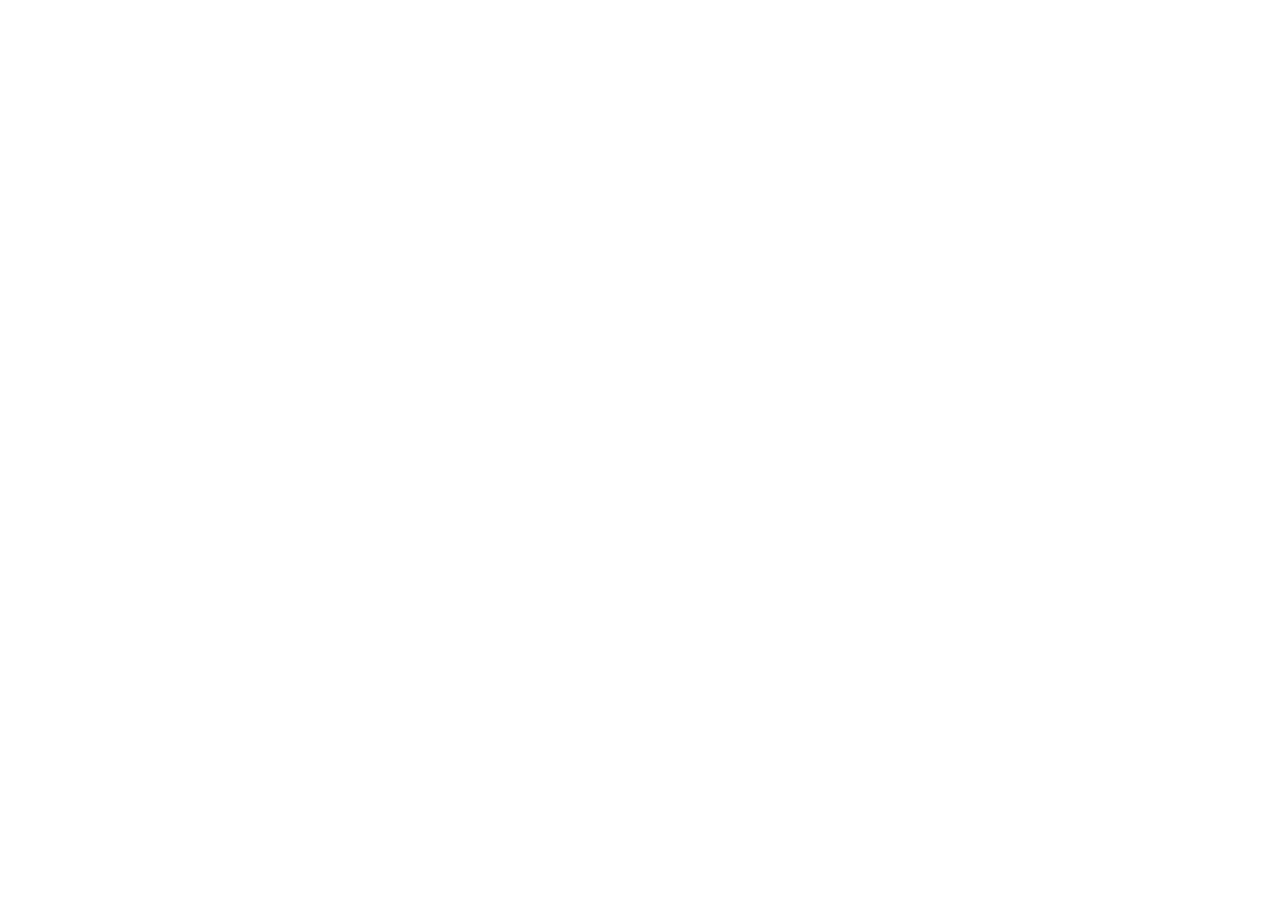
==== index.html @ c3a751f1 "deploy: Catharacta/hexa-launcher@97402f5c674855975b311438439dcc243d0e050e" ====
<!doctype html>
<html lang="en">
  <head>
    <meta charset="UTF-8" />
    <link rel="icon" type="image/svg+xml" href="/hexa-launcher-web/hexagon.svg" />
    <meta name="viewport" content="width=device-width, initial-scale=1.0" />
    <title>Hexa Launcher</title>
    <script type="module" crossorigin src="/hexa-launcher-web/assets/index-Cc7hBJcQ.js"></script>
    <link rel="stylesheet" crossorigin href="/hexa-launcher-web/assets/index-ngZdPRI0.css">
  </head>
  <body>
    <div id="root"></div>
  </body>
</html>
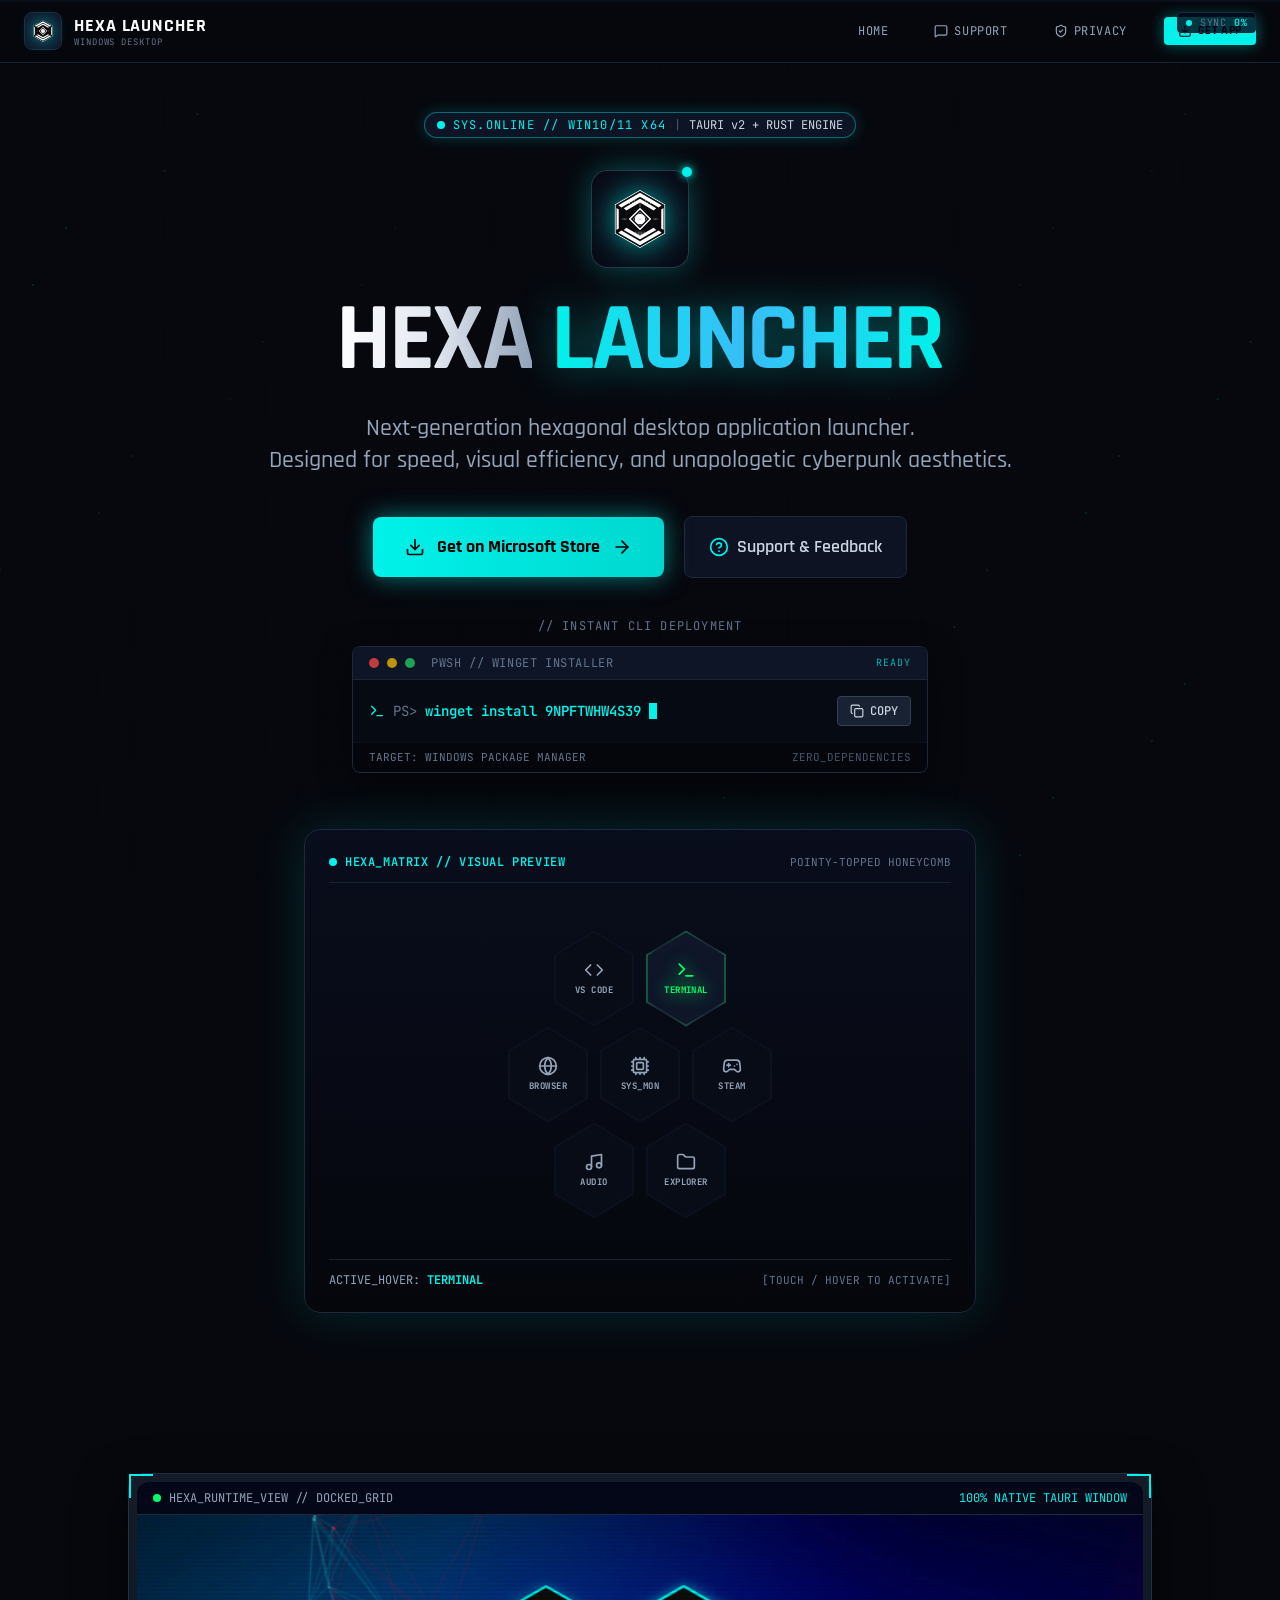
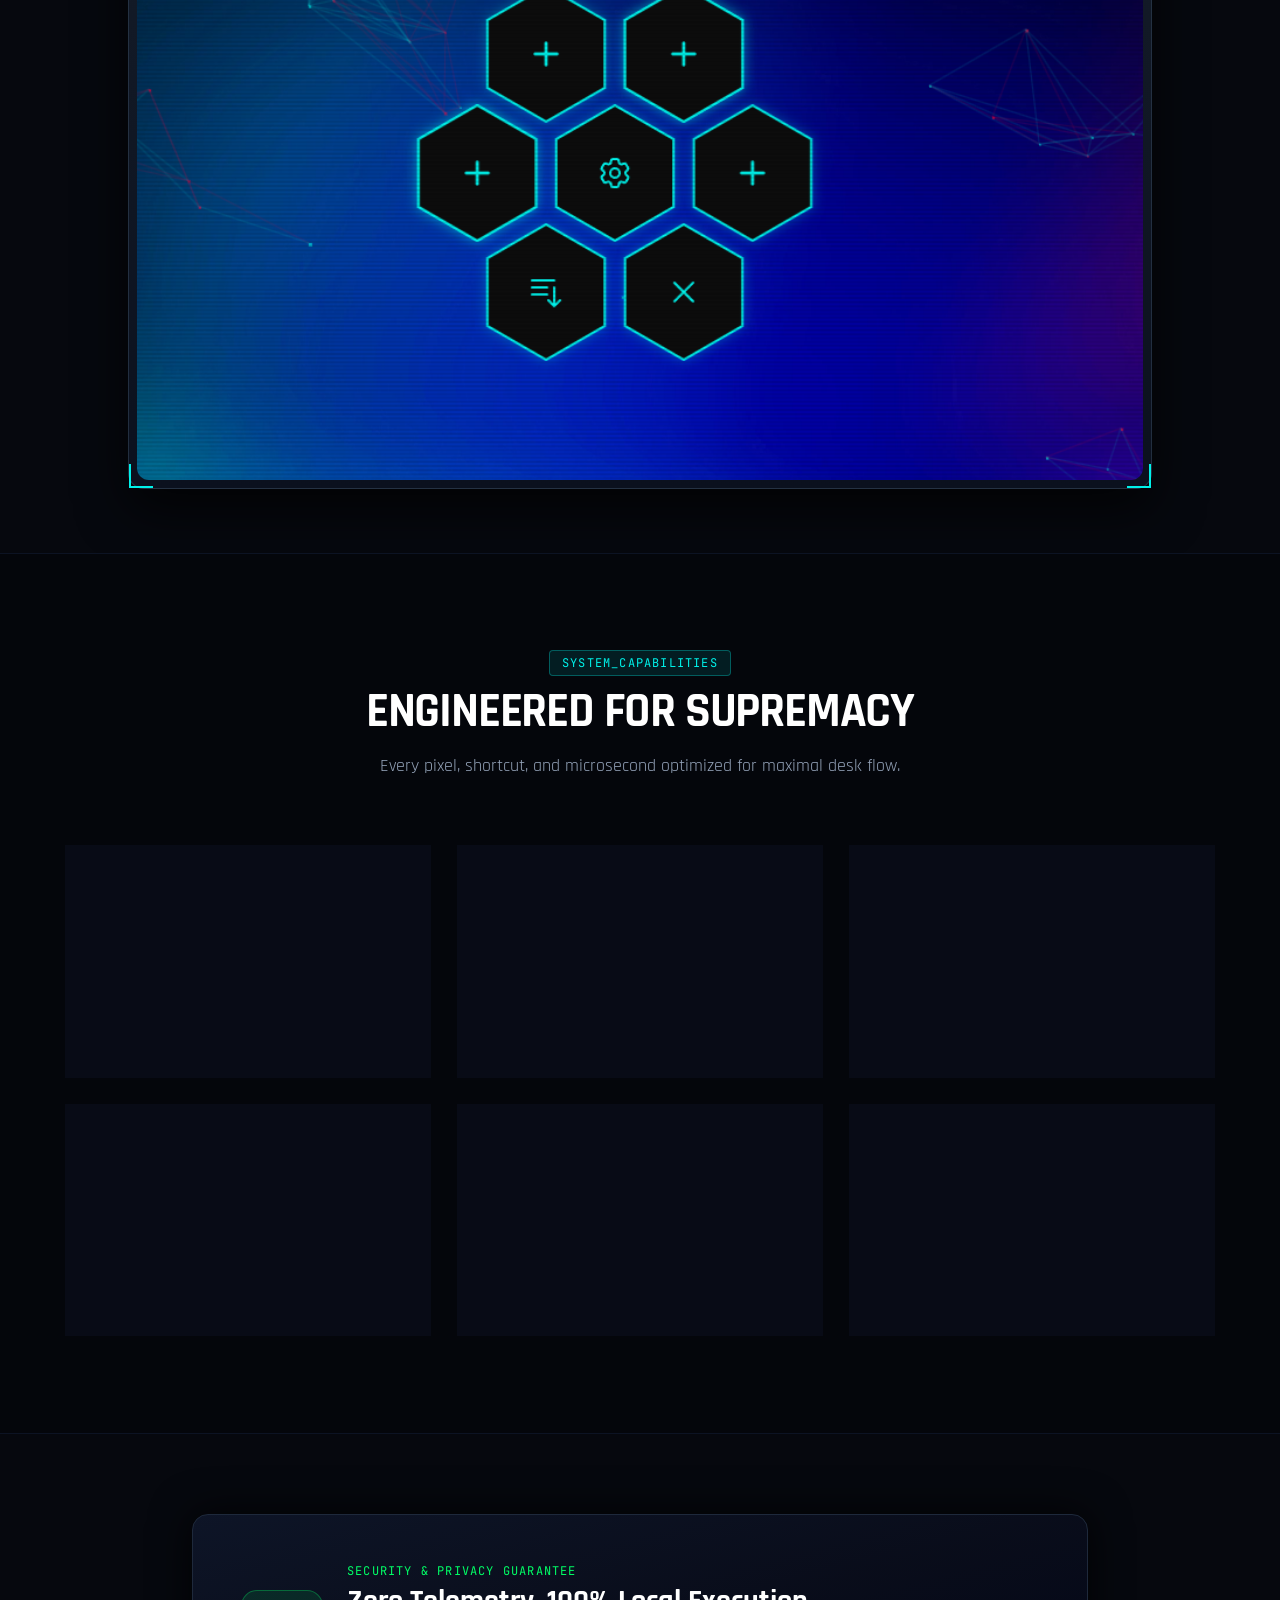
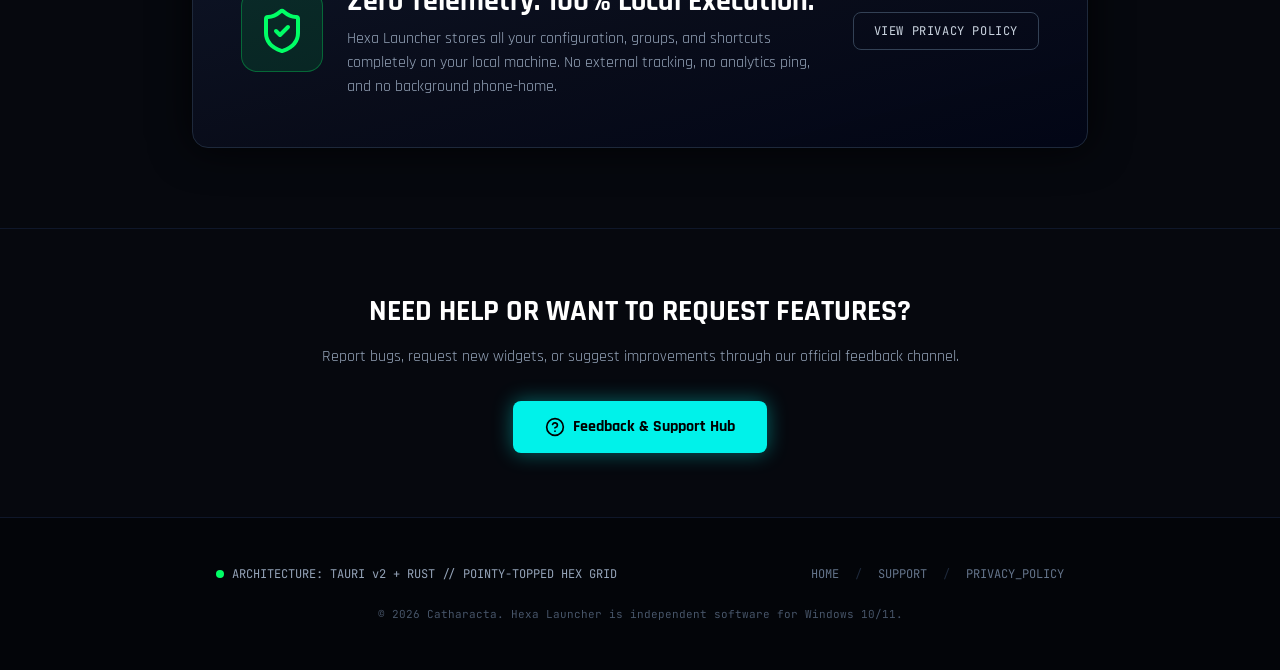
==== commit d1e8a942: "deploy: Catharacta/hexa-launcher@cca8138bfcf34dbd598cc42ceb6d7225a4b6a4af" ====
--- a/index.html
+++ b/index.html
@@ -2,13 +2,22 @@
 <html lang="en">
   <head>
     <meta charset="UTF-8" />
-    <link rel="icon" type="image/svg+xml" href="/hexa-launcher-web/hexagon.svg" />
+    <link rel="icon" type="image/svg+xml" href="/app-icon.svg" />
     <meta name="viewport" content="width=device-width, initial-scale=1.0" />
-    <title>Hexa Launcher</title>
-    <script type="module" crossorigin src="/hexa-launcher-web/assets/index-Cc7hBJcQ.js"></script>
-    <link rel="stylesheet" crossorigin href="/hexa-launcher-web/assets/index-ngZdPRI0.css">
+    <meta name="theme-color" content="#06080e" />
+    <meta name="description" content="Hexa Launcher - A Cyberpunk styled, keyboard-centric hexagonal application launcher for Windows 10/11." />
+    <meta property="og:title" content="Hexa Launcher - Cyberpunk Hexagonal App Launcher" />
+    <meta property="og:description" content="Fast, lightweight, keyboard-centric hexagonal launcher for Windows. Pointy-topped honeycomb grid with Rust/Tauri performance." />
+    <meta property="og:image" content="/screenshot.png" />
+    <meta name="twitter:card" content="summary_large_image" />
+    <title>Hexa Launcher // Cyberpunk Desktop Launcher</title>
+    <link rel="preconnect" href="https://fonts.googleapis.com">
+    <link rel="preconnect" href="https://fonts.gstatic.com" crossorigin>
+    <link href="https://fonts.googleapis.com/css2?family=JetBrains+Mono:wght@400;500;700;800&family=Rajdhani:wght@500;600;700;800&display=swap" rel="stylesheet">
+    <script type="module" crossorigin src="/assets/index-BlyLPqSe.js"></script>
+    <link rel="stylesheet" crossorigin href="/assets/index-MTP7e0Gf.css">
   </head>
-  <body>
+  <body class="bg-[#06080e] text-gray-100 antialiased overflow-x-hidden selection:bg-[#00f2ea] selection:text-black">
     <div id="root"></div>
   </body>
 </html>
--- a/assets/index-MTP7e0Gf.css
+++ b/assets/index-MTP7e0Gf.css
@@ -0,0 +1 @@
+*,:before,:after{--tw-border-spacing-x: 0;--tw-border-spacing-y: 0;--tw-translate-x: 0;--tw-translate-y: 0;--tw-rotate: 0;--tw-skew-x: 0;--tw-skew-y: 0;--tw-scale-x: 1;--tw-scale-y: 1;--tw-pan-x: ;--tw-pan-y: ;--tw-pinch-zoom: ;--tw-scroll-snap-strictness: proximity;--tw-gradient-from-position: ;--tw-gradient-via-position: ;--tw-gradient-to-position: ;--tw-ordinal: ;--tw-slashed-zero: ;--tw-numeric-figure: ;--tw-numeric-spacing: ;--tw-numeric-fraction: ;--tw-ring-inset: ;--tw-ring-offset-width: 0px;--tw-ring-offset-color: #fff;--tw-ring-color: rgb(59 130 246 / .5);--tw-ring-offset-shadow: 0 0 #0000;--tw-ring-shadow: 0 0 #0000;--tw-shadow: 0 0 #0000;--tw-shadow-colored: 0 0 #0000;--tw-blur: ;--tw-brightness: ;--tw-contrast: ;--tw-grayscale: ;--tw-hue-rotate: ;--tw-invert: ;--tw-saturate: ;--tw-sepia: ;--tw-drop-shadow: ;--tw-backdrop-blur: ;--tw-backdrop-brightness: ;--tw-backdrop-contrast: ;--tw-backdrop-grayscale: ;--tw-backdrop-hue-rotate: ;--tw-backdrop-invert: ;--tw-backdrop-opacity: ;--tw-backdrop-saturate: ;--tw-backdrop-sepia: ;--tw-contain-size: ;--tw-contain-layout: ;--tw-contain-paint: ;--tw-contain-style: }::backdrop{--tw-border-spacing-x: 0;--tw-border-spacing-y: 0;--tw-translate-x: 0;--tw-translate-y: 0;--tw-rotate: 0;--tw-skew-x: 0;--tw-skew-y: 0;--tw-scale-x: 1;--tw-scale-y: 1;--tw-pan-x: ;--tw-pan-y: ;--tw-pinch-zoom: ;--tw-scroll-snap-strictness: proximity;--tw-gradient-from-position: ;--tw-gradient-via-position: ;--tw-gradient-to-position: ;--tw-ordinal: ;--tw-slashed-zero: ;--tw-numeric-figure: ;--tw-numeric-spacing: ;--tw-numeric-fraction: ;--tw-ring-inset: ;--tw-ring-offset-width: 0px;--tw-ring-offset-color: #fff;--tw-ring-color: rgb(59 130 246 / .5);--tw-ring-offset-shadow: 0 0 #0000;--tw-ring-shadow: 0 0 #0000;--tw-shadow: 0 0 #0000;--tw-shadow-colored: 0 0 #0000;--tw-blur: ;--tw-brightness: ;--tw-contrast: ;--tw-grayscale: ;--tw-hue-rotate: ;--tw-invert: ;--tw-saturate: ;--tw-sepia: ;--tw-drop-shadow: ;--tw-backdrop-blur: ;--tw-backdrop-brightness: ;--tw-backdrop-contrast: ;--tw-backdrop-grayscale: ;--tw-backdrop-hue-rotate: ;--tw-backdrop-invert: ;--tw-backdrop-opacity: ;--tw-backdrop-saturate: ;--tw-backdrop-sepia: ;--tw-contain-size: ;--tw-contain-layout: ;--tw-contain-paint: ;--tw-contain-style: }*,:before,:after{box-sizing:border-box;border-width:0;border-style:solid;border-color:#e5e7eb}:before,:after{--tw-content: ""}html,:host{line-height:1.5;-webkit-text-size-adjust:100%;-moz-tab-size:4;-o-tab-size:4;tab-size:4;font-family:Rajdhani,sans-serif;font-feature-settings:normal;font-variation-settings:normal;-webkit-tap-highlight-color:transparent}body{margin:0;line-height:inherit}hr{height:0;color:inherit;border-top-width:1px}abbr:where([title]){-webkit-text-decoration:underline dotted;text-decoration:underline dotted}h1,h2,h3,h4,h5,h6{font-size:inherit;font-weight:inherit}a{color:inherit;text-decoration:inherit}b,strong{font-weight:bolder}code,kbd,samp,pre{font-family:JetBrains Mono,monospace;font-feature-settings:normal;font-variation-settings:normal;font-size:1em}small{font-size:80%}sub,sup{font-size:75%;line-height:0;position:relative;vertical-align:baseline}sub{bottom:-.25em}sup{top:-.5em}table{text-indent:0;border-color:inherit;border-collapse:collapse}button,input,optgroup,select,textarea{font-family:inherit;font-feature-settings:inherit;font-variation-settings:inherit;font-size:100%;font-weight:inherit;line-height:inherit;letter-spacing:inherit;color:inherit;margin:0;padding:0}button,select{text-transform:none}button,input:where([type=button]),input:where([type=reset]),input:where([type=submit]){-webkit-appearance:button;background-color:transparent;background-image:none}:-moz-focusring{outline:auto}:-moz-ui-invalid{box-shadow:none}progress{vertical-align:baseline}::-webkit-inner-spin-button,::-webkit-outer-spin-button{height:auto}[type=search]{-webkit-appearance:textfield;outline-offset:-2px}::-webkit-search-decoration{-webkit-appearance:none}::-webkit-file-upload-button{-webkit-appearance:button;font:inherit}summary{display:list-item}blockquote,dl,dd,h1,h2,h3,h4,h5,h6,hr,figure,p,pre{margin:0}fieldset{margin:0;padding:0}legend{padding:0}ol,ul,menu{list-style:none;margin:0;padding:0}dialog{padding:0}textarea{resize:vertical}input::-moz-placeholder,textarea::-moz-placeholder{opacity:1;color:#9ca3af}input::placeholder,textarea::placeholder{opacity:1;color:#9ca3af}button,[role=button]{cursor:pointer}:disabled{cursor:default}img,svg,video,canvas,audio,iframe,embed,object{display:block;vertical-align:middle}img,video{max-width:100%;height:auto}[hidden]:where(:not([hidden=until-found])){display:none}:root{--scrollbar-width: 8px;--scrollbar-track: transparent;--scrollbar-thumb: rgba(156, 163, 175, .3);--scrollbar-thumb-hover: rgba(156, 163, 175, .6);--scrollbar-radius: 10px}body{--tw-bg-opacity: 1;background-color:rgb(3 7 18 / var(--tw-bg-opacity, 1));font-family:Rajdhani,sans-serif;--tw-text-opacity: 1;color:rgb(255 255 255 / var(--tw-text-opacity, 1))}*{scrollbar-width:thin;scrollbar-color:var(--scrollbar-thumb) var(--scrollbar-track)}::-webkit-scrollbar{width:var(--scrollbar-width);height:var(--scrollbar-width)}::-webkit-scrollbar-track{background:var(--scrollbar-track);border-radius:var(--scrollbar-radius)}::-webkit-scrollbar-thumb{background:var(--scrollbar-thumb);border-radius:var(--scrollbar-radius);border:2px solid transparent;background-clip:content-box;-webkit-transition:all .3s ease;transition:all .3s ease}::-webkit-scrollbar-thumb:hover{background:var(--scrollbar-thumb-hover);background-clip:content-box}.container{width:100%}@media(min-width:640px){.container{max-width:640px}}@media(min-width:768px){.container{max-width:768px}}@media(min-width:1024px){.container{max-width:1024px}}@media(min-width:1280px){.container{max-width:1280px}}@media(min-width:1536px){.container{max-width:1536px}}.pointer-events-none{pointer-events:none}.fixed{position:fixed}.absolute{position:absolute}.relative{position:relative}.sticky{position:sticky}.-inset-\[150\%\]{inset:-150%}.inset-0{inset:0}.inset-\[2px\]{inset:2px}.-right-1{right:-.25rem}.-top-1{top:-.25rem}.bottom-0{bottom:0}.left-0{left:0}.right-0{right:0}.right-3{right:.75rem}.right-6{right:1.5rem}.top-0{top:0}.top-16{top:4rem}.top-3{top:.75rem}.z-0{z-index:0}.z-10{z-index:10}.z-20{z-index:20}.z-40{z-index:40}.z-50{z-index:50}.mx-auto{margin-left:auto;margin-right:auto}.my-8{margin-top:2rem;margin-bottom:2rem}.-mt-1{margin-top:-.25rem}.-mt-2{margin-top:-.5rem}.mb-1{margin-bottom:.25rem}.mb-10{margin-bottom:2.5rem}.mb-12{margin-bottom:3rem}.mb-14{margin-bottom:3.5rem}.mb-16{margin-bottom:4rem}.mb-2{margin-bottom:.5rem}.mb-3{margin-bottom:.75rem}.mb-4{margin-bottom:1rem}.mb-6{margin-bottom:1.5rem}.mb-8{margin-bottom:2rem}.ml-2{margin-left:.5rem}.mt-14{margin-top:3.5rem}.mt-2{margin-top:.5rem}.mt-3{margin-top:.75rem}.mt-4{margin-top:1rem}.inline-block{display:inline-block}.flex{display:flex}.inline-flex{display:inline-flex}.grid{display:grid}.hidden{display:none}.aspect-video{aspect-ratio:16 / 9}.h-1\.5{height:.375rem}.h-12{height:3rem}.h-16{height:4rem}.h-2{height:.5rem}.h-2\.5{height:.625rem}.h-24{height:6rem}.h-3{height:.75rem}.h-3\.5{height:.875rem}.h-4{height:1rem}.h-5{height:1.25rem}.h-6{height:1.5rem}.h-7{height:1.75rem}.h-8{height:2rem}.h-\[2px\]{height:2px}.h-full{height:100%}.min-h-screen{min-height:100vh}.w-1\.5{width:.375rem}.w-12{width:3rem}.w-16{width:4rem}.w-2{width:.5rem}.w-2\.5{width:.625rem}.w-20{width:5rem}.w-3{width:.75rem}.w-3\.5{width:.875rem}.w-4{width:1rem}.w-5{width:1.25rem}.w-6{width:1.5rem}.w-7{width:1.75rem}.w-8{width:2rem}.w-full{width:100%}.max-w-2xl{max-width:42rem}.max-w-3xl{max-width:48rem}.max-w-4xl{max-width:56rem}.max-w-5xl{max-width:64rem}.max-w-6xl{max-width:72rem}.max-w-lg{max-width:32rem}.max-w-xl{max-width:36rem}.flex-1{flex:1 1 0%}.shrink-0{flex-shrink:0}.transform{transform:translate(var(--tw-translate-x),var(--tw-translate-y)) rotate(var(--tw-rotate)) skew(var(--tw-skew-x)) skewY(var(--tw-skew-y)) scaleX(var(--tw-scale-x)) scaleY(var(--tw-scale-y))}@keyframes pulse{50%{opacity:.5}}.animate-pulse{animation:pulse 2s cubic-bezier(.4,0,.6,1) infinite}.cursor-pointer{cursor:pointer}.select-none{-webkit-user-select:none;-moz-user-select:none;user-select:none}.resize{resize:both}.grid-cols-1{grid-template-columns:repeat(1,minmax(0,1fr))}.flex-col{flex-direction:column}.flex-wrap{flex-wrap:wrap}.items-center{align-items:center}.justify-center{justify-content:center}.justify-between{justify-content:space-between}.gap-1{gap:.25rem}.gap-1\.5{gap:.375rem}.gap-2{gap:.5rem}.gap-3{gap:.75rem}.gap-4{gap:1rem}.gap-5{gap:1.25rem}.gap-6{gap:1.5rem}.space-y-4>:not([hidden])~:not([hidden]){--tw-space-y-reverse: 0;margin-top:calc(1rem * calc(1 - var(--tw-space-y-reverse)));margin-bottom:calc(1rem * var(--tw-space-y-reverse))}.space-y-6>:not([hidden])~:not([hidden]){--tw-space-y-reverse: 0;margin-top:calc(1.5rem * calc(1 - var(--tw-space-y-reverse)));margin-bottom:calc(1.5rem * var(--tw-space-y-reverse))}.overflow-hidden{overflow:hidden}.overflow-x-auto{overflow-x:auto}.overflow-x-hidden{overflow-x:hidden}.whitespace-nowrap{white-space:nowrap}.rounded{border-radius:.25rem}.rounded-2xl{border-radius:1rem}.rounded-full{border-radius:9999px}.rounded-lg{border-radius:.5rem}.rounded-xl{border-radius:.75rem}.rounded-b-xl{border-bottom-right-radius:.75rem;border-bottom-left-radius:.75rem}.rounded-t-xl{border-top-left-radius:.75rem;border-top-right-radius:.75rem}.border{border-width:1px}.border-b{border-bottom-width:1px}.border-b-2{border-bottom-width:2px}.border-l-2{border-left-width:2px}.border-r-2{border-right-width:2px}.border-t{border-top-width:1px}.border-t-2{border-top-width:2px}.border-\[\#00f2ea\]{--tw-border-opacity: 1;border-color:rgb(0 242 234 / var(--tw-border-opacity, 1))}.border-\[\#00f2ea\]\/30{border-color:#00f2ea4d}.border-\[\#00f2ea\]\/40{border-color:#00f2ea66}.border-\[\#00ff66\]{--tw-border-opacity: 1;border-color:rgb(0 255 102 / var(--tw-border-opacity, 1))}.border-\[\#00ff66\]\/30{border-color:#00ff664d}.border-\[\#00ff66\]\/40{border-color:#0f66}.border-\[\#ff0055\]\/40{border-color:#f056}.border-\[\#ffe600\]\/40{border-color:#ffe60066}.border-slate-700{--tw-border-opacity: 1;border-color:rgb(51 65 85 / var(--tw-border-opacity, 1))}.border-slate-700\/60{border-color:#33415599}.border-slate-700\/80{border-color:#334155cc}.border-slate-800{--tw-border-opacity: 1;border-color:rgb(30 41 59 / var(--tw-border-opacity, 1))}.border-slate-800\/80{border-color:#1e293bcc}.border-slate-900{--tw-border-opacity: 1;border-color:rgb(15 23 42 / var(--tw-border-opacity, 1))}.border-slate-900\/60{border-color:#0f172a99}.border-slate-900\/80{border-color:#0f172acc}.border-transparent{border-color:transparent}.bg-\[\#00f2ea\]{--tw-bg-opacity: 1;background-color:rgb(0 242 234 / var(--tw-bg-opacity, 1))}.bg-\[\#00f2ea\]\/10{background-color:#00f2ea1a}.bg-\[\#00ff66\]{--tw-bg-opacity: 1;background-color:rgb(0 255 102 / var(--tw-bg-opacity, 1))}.bg-\[\#00ff66\]\/10{background-color:#00ff661a}.bg-\[\#00ff66\]\/15{background-color:#00ff6626}.bg-\[\#030509\]{--tw-bg-opacity: 1;background-color:rgb(3 5 9 / var(--tw-bg-opacity, 1))}.bg-\[\#04060b\]\/60{background-color:#04060b99}.bg-\[\#06080e\]{--tw-bg-opacity: 1;background-color:rgb(6 8 14 / var(--tw-bg-opacity, 1))}.bg-\[\#06080e\]\/85{background-color:#06080ed9}.bg-\[\#06080e\]\/90{background-color:#06080ee6}.bg-\[\#070b14\]\/95{background-color:#070b14f2}.bg-\[\#090d18\]\/90{background-color:#090d18e6}.bg-\[\#090d19\]\/90{background-color:#090d19e6}.bg-\[\#0a0f1d\]\/85{background-color:#0a0f1dd9}.bg-\[\#ff0055\]\/10{background-color:#ff00551a}.bg-\[\#ffe600\]\/10{background-color:#ffe6001a}.bg-black\/40{background-color:#0006}.bg-black\/80{background-color:#000c}.bg-green-500\/80{background-color:#22c55ecc}.bg-red-500\/80{background-color:#ef4444cc}.bg-slate-800\/80{background-color:#1e293bcc}.bg-slate-800\/90{background-color:#1e293be6}.bg-slate-900{--tw-bg-opacity: 1;background-color:rgb(15 23 42 / var(--tw-bg-opacity, 1))}.bg-slate-900\/50{background-color:#0f172a80}.bg-slate-900\/60{background-color:#0f172a99}.bg-slate-900\/80{background-color:#0f172acc}.bg-slate-900\/90{background-color:#0f172ae6}.bg-slate-950\/80{background-color:#020617cc}.bg-slate-950\/90{background-color:#020617e6}.bg-yellow-500\/80{background-color:#eab308cc}.bg-\[conic-gradient\(from_0deg\,transparent_0_300deg\,var\(--tw-gradient-stops\)\)\]{background-image:conic-gradient(from 0deg,transparent 0 300deg,var(--tw-gradient-stops))}.bg-gradient-to-b{background-image:linear-gradient(to bottom,var(--tw-gradient-stops))}.bg-gradient-to-br{background-image:linear-gradient(to bottom right,var(--tw-gradient-stops))}.bg-gradient-to-r{background-image:linear-gradient(to right,var(--tw-gradient-stops))}.from-\[\#00f2ea\]{--tw-gradient-from: #00f2ea var(--tw-gradient-from-position);--tw-gradient-to: rgb(0 242 234 / 0) var(--tw-gradient-to-position);--tw-gradient-stops: var(--tw-gradient-from), var(--tw-gradient-to)}.from-\[\#0a0f1e\]\/90{--tw-gradient-from: rgb(10 15 30 / .9) var(--tw-gradient-from-position);--tw-gradient-to: rgb(10 15 30 / 0) var(--tw-gradient-to-position);--tw-gradient-stops: var(--tw-gradient-from), var(--tw-gradient-to)}.from-slate-800\/60{--tw-gradient-from: rgb(30 41 59 / .6) var(--tw-gradient-from-position);--tw-gradient-to: rgb(30 41 59 / 0) var(--tw-gradient-to-position);--tw-gradient-stops: var(--tw-gradient-from), var(--tw-gradient-to)}.from-slate-900\/90{--tw-gradient-from: rgb(15 23 42 / .9) var(--tw-gradient-from-position);--tw-gradient-to: rgb(15 23 42 / 0) var(--tw-gradient-to-position);--tw-gradient-stops: var(--tw-gradient-from), var(--tw-gradient-to)}.from-transparent{--tw-gradient-from: transparent var(--tw-gradient-from-position);--tw-gradient-to: rgb(0 0 0 / 0) var(--tw-gradient-to-position);--tw-gradient-stops: var(--tw-gradient-from), var(--tw-gradient-to)}.from-white{--tw-gradient-from: #fff var(--tw-gradient-from-position);--tw-gradient-to: rgb(255 255 255 / 0) var(--tw-gradient-to-position);--tw-gradient-stops: var(--tw-gradient-from), var(--tw-gradient-to)}.via-\[\#00f2ea\]{--tw-gradient-to: rgb(0 242 234 / 0) var(--tw-gradient-to-position);--tw-gradient-stops: var(--tw-gradient-from), #00f2ea var(--tw-gradient-via-position), var(--tw-gradient-to)}.via-\[\#00ff66\]{--tw-gradient-to: rgb(0 255 102 / 0) var(--tw-gradient-to-position);--tw-gradient-stops: var(--tw-gradient-from), #00ff66 var(--tw-gradient-via-position), var(--tw-gradient-to)}.via-\[\#0a0e1c\]\/90{--tw-gradient-to: rgb(10 14 28 / 0) var(--tw-gradient-to-position);--tw-gradient-stops: var(--tw-gradient-from), rgb(10 14 28 / .9) var(--tw-gradient-via-position), var(--tw-gradient-to)}.via-\[\#0a0f1d\]{--tw-gradient-to: rgb(10 15 29 / 0) var(--tw-gradient-to-position);--tw-gradient-stops: var(--tw-gradient-from), #0a0f1d var(--tw-gradient-via-position), var(--tw-gradient-to)}.via-\[\#38bdf8\]{--tw-gradient-to: rgb(56 189 248 / 0) var(--tw-gradient-to-position);--tw-gradient-stops: var(--tw-gradient-from), #38bdf8 var(--tw-gradient-via-position), var(--tw-gradient-to)}.via-\[\#ff0055\]{--tw-gradient-to: rgb(255 0 85 / 0) var(--tw-gradient-to-position);--tw-gradient-stops: var(--tw-gradient-from), #ff0055 var(--tw-gradient-via-position), var(--tw-gradient-to)}.via-\[\#ffe600\]{--tw-gradient-to: rgb(255 230 0 / 0) var(--tw-gradient-to-position);--tw-gradient-stops: var(--tw-gradient-from), #ffe600 var(--tw-gradient-via-position), var(--tw-gradient-to)}.via-slate-200{--tw-gradient-to: rgb(226 232 240 / 0) var(--tw-gradient-to-position);--tw-gradient-stops: var(--tw-gradient-from), #e2e8f0 var(--tw-gradient-via-position), var(--tw-gradient-to)}.to-\[\#00d8d0\]{--tw-gradient-to: #00d8d0 var(--tw-gradient-to-position)}.to-\[\#00f2ea\]{--tw-gradient-to: #00f2ea var(--tw-gradient-to-position)}.to-\[\#05070d\]\/95{--tw-gradient-to: rgb(5 7 13 / .95) var(--tw-gradient-to-position)}.to-\[\#ff0055\]{--tw-gradient-to: #ff0055 var(--tw-gradient-to-position)}.to-slate-400{--tw-gradient-to: #94a3b8 var(--tw-gradient-to-position)}.to-slate-900\/60{--tw-gradient-to: rgb(15 23 42 / .6) var(--tw-gradient-to-position)}.to-slate-900\/90{--tw-gradient-to: rgb(15 23 42 / .9) var(--tw-gradient-to-position)}.to-slate-950\/95{--tw-gradient-to: rgb(2 6 23 / .95) var(--tw-gradient-to-position)}.to-transparent{--tw-gradient-to: transparent var(--tw-gradient-to-position)}.bg-clip-text{-webkit-background-clip:text;background-clip:text}.object-cover{-o-object-fit:cover;object-fit:cover}.p-1\.5{padding:.375rem}.p-2{padding:.5rem}.p-3{padding:.75rem}.p-4{padding:1rem}.p-6{padding:1.5rem}.p-8{padding:2rem}.p-\[1px\]{padding:1px}.px-2{padding-left:.5rem;padding-right:.5rem}.px-3{padding-left:.75rem;padding-right:.75rem}.px-3\.5{padding-left:.875rem;padding-right:.875rem}.px-4{padding-left:1rem;padding-right:1rem}.px-5{padding-left:1.25rem;padding-right:1.25rem}.px-6{padding-left:1.5rem;padding-right:1.5rem}.px-8{padding-left:2rem;padding-right:2rem}.py-0\.5{padding-top:.125rem;padding-bottom:.125rem}.py-1{padding-top:.25rem;padding-bottom:.25rem}.py-1\.5{padding-top:.375rem;padding-bottom:.375rem}.py-12{padding-top:3rem;padding-bottom:3rem}.py-16{padding-top:4rem;padding-bottom:4rem}.py-2{padding-top:.5rem;padding-bottom:.5rem}.py-2\.5{padding-top:.625rem;padding-bottom:.625rem}.py-20{padding-top:5rem;padding-bottom:5rem}.py-24{padding-top:6rem;padding-bottom:6rem}.py-3{padding-top:.75rem;padding-bottom:.75rem}.py-3\.5{padding-top:.875rem;padding-bottom:.875rem}.py-4{padding-top:1rem;padding-bottom:1rem}.py-6{padding-top:1.5rem;padding-bottom:1.5rem}.pb-16{padding-bottom:4rem}.pb-20{padding-bottom:5rem}.pb-3{padding-bottom:.75rem}.pt-12{padding-top:3rem}.pt-28{padding-top:7rem}.pt-3{padding-top:.75rem}.text-center{text-align:center}.font-mono{font-family:JetBrains Mono,monospace}.font-sans{font-family:Rajdhani,sans-serif}.text-2xl{font-size:1.5rem;line-height:2rem}.text-3xl{font-size:1.875rem;line-height:2.25rem}.text-4xl{font-size:2.25rem;line-height:2.5rem}.text-6xl{font-size:3.75rem;line-height:1}.text-\[10px\]{font-size:10px}.text-\[11px\]{font-size:11px}.text-\[9px\]{font-size:9px}.text-base{font-size:1rem;line-height:1.5rem}.text-lg{font-size:1.125rem;line-height:1.75rem}.text-sm{font-size:.875rem;line-height:1.25rem}.text-xl{font-size:1.25rem;line-height:1.75rem}.text-xs{font-size:.75rem;line-height:1rem}.font-bold{font-weight:700}.font-extrabold{font-weight:800}.font-medium{font-weight:500}.font-semibold{font-weight:600}.uppercase{text-transform:uppercase}.leading-relaxed{line-height:1.625}.tracking-tight{letter-spacing:-.025em}.tracking-wider{letter-spacing:.05em}.tracking-widest{letter-spacing:.1em}.text-\[\#00f2ea\]{--tw-text-opacity: 1;color:rgb(0 242 234 / var(--tw-text-opacity, 1))}.text-\[\#00f2ea\]\/70{color:#00f2eab3}.text-\[\#00ff66\]{--tw-text-opacity: 1;color:rgb(0 255 102 / var(--tw-text-opacity, 1))}.text-\[\#ff0055\]{--tw-text-opacity: 1;color:rgb(255 0 85 / var(--tw-text-opacity, 1))}.text-\[\#ffe600\]{--tw-text-opacity: 1;color:rgb(255 230 0 / var(--tw-text-opacity, 1))}.text-black{--tw-text-opacity: 1;color:rgb(0 0 0 / var(--tw-text-opacity, 1))}.text-gray-100{--tw-text-opacity: 1;color:rgb(243 244 246 / var(--tw-text-opacity, 1))}.text-slate-100{--tw-text-opacity: 1;color:rgb(241 245 249 / var(--tw-text-opacity, 1))}.text-slate-200{--tw-text-opacity: 1;color:rgb(226 232 240 / var(--tw-text-opacity, 1))}.text-slate-300{--tw-text-opacity: 1;color:rgb(203 213 225 / var(--tw-text-opacity, 1))}.text-slate-400{--tw-text-opacity: 1;color:rgb(148 163 184 / var(--tw-text-opacity, 1))}.text-slate-500{--tw-text-opacity: 1;color:rgb(100 116 139 / var(--tw-text-opacity, 1))}.text-slate-600{--tw-text-opacity: 1;color:rgb(71 85 105 / var(--tw-text-opacity, 1))}.text-slate-800{--tw-text-opacity: 1;color:rgb(30 41 59 / var(--tw-text-opacity, 1))}.text-transparent{color:transparent}.text-white{--tw-text-opacity: 1;color:rgb(255 255 255 / var(--tw-text-opacity, 1))}.antialiased{-webkit-font-smoothing:antialiased;-moz-osx-font-smoothing:grayscale}.opacity-20{opacity:.2}.opacity-40{opacity:.4}.opacity-80{opacity:.8}.shadow-\[0_0_10px_\#00f2ea\]{--tw-shadow: 0 0 10px #00f2ea;--tw-shadow-colored: 0 0 10px var(--tw-shadow-color);box-shadow:var(--tw-ring-offset-shadow, 0 0 #0000),var(--tw-ring-shadow, 0 0 #0000),var(--tw-shadow)}.shadow-\[0_0_12px_rgba\(0\,242\,234\,0\.3\)\]{--tw-shadow: 0 0 12px rgba(0,242,234,.3);--tw-shadow-colored: 0 0 12px var(--tw-shadow-color);box-shadow:var(--tw-ring-offset-shadow, 0 0 #0000),var(--tw-ring-shadow, 0 0 #0000),var(--tw-shadow)}.shadow-\[0_0_15px_rgba\(0\,242\,234\,0\.2\)\]{--tw-shadow: 0 0 15px rgba(0,242,234,.2);--tw-shadow-colored: 0 0 15px var(--tw-shadow-color);box-shadow:var(--tw-ring-offset-shadow, 0 0 #0000),var(--tw-ring-shadow, 0 0 #0000),var(--tw-shadow)}.shadow-\[0_0_15px_rgba\(0\,242\,234\,0\.4\)\]{--tw-shadow: 0 0 15px rgba(0,242,234,.4);--tw-shadow-colored: 0 0 15px var(--tw-shadow-color);box-shadow:var(--tw-ring-offset-shadow, 0 0 #0000),var(--tw-ring-shadow, 0 0 #0000),var(--tw-shadow)}.shadow-\[0_0_15px_rgba\(0\,255\,102\,0\.3\)\]{--tw-shadow: 0 0 15px rgba(0,255,102,.3);--tw-shadow-colored: 0 0 15px var(--tw-shadow-color);box-shadow:var(--tw-ring-offset-shadow, 0 0 #0000),var(--tw-ring-shadow, 0 0 #0000),var(--tw-shadow)}.shadow-\[0_0_20px_rgba\(0\,242\,234\,0\.3\)\]{--tw-shadow: 0 0 20px rgba(0,242,234,.3);--tw-shadow-colored: 0 0 20px var(--tw-shadow-color);box-shadow:var(--tw-ring-offset-shadow, 0 0 #0000),var(--tw-ring-shadow, 0 0 #0000),var(--tw-shadow)}.shadow-\[0_0_20px_rgba\(0\,242\,234\,0\.4\)\]{--tw-shadow: 0 0 20px rgba(0,242,234,.4);--tw-shadow-colored: 0 0 20px var(--tw-shadow-color);box-shadow:var(--tw-ring-offset-shadow, 0 0 #0000),var(--tw-ring-shadow, 0 0 #0000),var(--tw-shadow)}.shadow-\[0_0_20px_rgba\(0\,255\,102\,0\.3\)\]{--tw-shadow: 0 0 20px rgba(0,255,102,.3);--tw-shadow-colored: 0 0 20px var(--tw-shadow-color);box-shadow:var(--tw-ring-offset-shadow, 0 0 #0000),var(--tw-ring-shadow, 0 0 #0000),var(--tw-shadow)}.shadow-\[0_0_25px_rgba\(0\,242\,234\,0\.4\)\]{--tw-shadow: 0 0 25px rgba(0,242,234,.4);--tw-shadow-colored: 0 0 25px var(--tw-shadow-color);box-shadow:var(--tw-ring-offset-shadow, 0 0 #0000),var(--tw-ring-shadow, 0 0 #0000),var(--tw-shadow)}.shadow-\[0_0_25px_rgba\(0\,242\,234\,0\.5\)\]{--tw-shadow: 0 0 25px rgba(0,242,234,.5);--tw-shadow-colored: 0 0 25px var(--tw-shadow-color);box-shadow:var(--tw-ring-offset-shadow, 0 0 #0000),var(--tw-ring-shadow, 0 0 #0000),var(--tw-shadow)}.shadow-\[0_0_30px_rgba\(0\,242\,234\,0\.3\)\]{--tw-shadow: 0 0 30px rgba(0,242,234,.3);--tw-shadow-colored: 0 0 30px var(--tw-shadow-color);box-shadow:var(--tw-ring-offset-shadow, 0 0 #0000),var(--tw-ring-shadow, 0 0 #0000),var(--tw-shadow)}.shadow-\[0_0_40px_rgba\(0\,0\,0\,0\.8\)\]{--tw-shadow: 0 0 40px rgba(0,0,0,.8);--tw-shadow-colored: 0 0 40px var(--tw-shadow-color);box-shadow:var(--tw-ring-offset-shadow, 0 0 #0000),var(--tw-ring-shadow, 0 0 #0000),var(--tw-shadow)}.shadow-\[0_0_50px_rgba\(0\,242\,234\,0\.15\)\]{--tw-shadow: 0 0 50px rgba(0,242,234,.15);--tw-shadow-colored: 0 0 50px var(--tw-shadow-color);box-shadow:var(--tw-ring-offset-shadow, 0 0 #0000),var(--tw-ring-shadow, 0 0 #0000),var(--tw-shadow)}.shadow-\[0_0_8px_\#00f2ea\]{--tw-shadow: 0 0 8px #00f2ea;--tw-shadow-colored: 0 0 8px var(--tw-shadow-color);box-shadow:var(--tw-ring-offset-shadow, 0 0 #0000),var(--tw-ring-shadow, 0 0 #0000),var(--tw-shadow)}.shadow-\[0_0_8px_rgba\(0\,242\,234\,0\.3\)\]{--tw-shadow: 0 0 8px rgba(0,242,234,.3);--tw-shadow-colored: 0 0 8px var(--tw-shadow-color);box-shadow:var(--tw-ring-offset-shadow, 0 0 #0000),var(--tw-ring-shadow, 0 0 #0000),var(--tw-shadow)}.shadow-\[0_0_8px_rgba\(0\,255\,102\,0\.3\)\]{--tw-shadow: 0 0 8px rgba(0,255,102,.3);--tw-shadow-colored: 0 0 8px var(--tw-shadow-color);box-shadow:var(--tw-ring-offset-shadow, 0 0 #0000),var(--tw-ring-shadow, 0 0 #0000),var(--tw-shadow)}.shadow-\[0_0_8px_rgba\(255\,0\,85\,0\.3\)\]{--tw-shadow: 0 0 8px rgba(255,0,85,.3);--tw-shadow-colored: 0 0 8px var(--tw-shadow-color);box-shadow:var(--tw-ring-offset-shadow, 0 0 #0000),var(--tw-ring-shadow, 0 0 #0000),var(--tw-shadow)}.shadow-\[0_0_8px_rgba\(255\,230\,0\,0\.3\)\]{--tw-shadow: 0 0 8px rgba(255,230,0,.3);--tw-shadow-colored: 0 0 8px var(--tw-shadow-color);box-shadow:var(--tw-ring-offset-shadow, 0 0 #0000),var(--tw-ring-shadow, 0 0 #0000),var(--tw-shadow)}.shadow-\[0_10px_30px_rgba\(0\,0\,0\,0\.5\)\]{--tw-shadow: 0 10px 30px rgba(0,0,0,.5);--tw-shadow-colored: 0 10px 30px var(--tw-shadow-color);box-shadow:var(--tw-ring-offset-shadow, 0 0 #0000),var(--tw-ring-shadow, 0 0 #0000),var(--tw-shadow)}.shadow-\[0_20px_50px_rgba\(0\,0\,0\,0\.7\)\]{--tw-shadow: 0 20px 50px rgba(0,0,0,.7);--tw-shadow-colored: 0 20px 50px var(--tw-shadow-color);box-shadow:var(--tw-ring-offset-shadow, 0 0 #0000),var(--tw-ring-shadow, 0 0 #0000),var(--tw-shadow)}.shadow-xl{--tw-shadow: 0 20px 25px -5px rgb(0 0 0 / .1), 0 8px 10px -6px rgb(0 0 0 / .1);--tw-shadow-colored: 0 20px 25px -5px var(--tw-shadow-color), 0 8px 10px -6px var(--tw-shadow-color);box-shadow:var(--tw-ring-offset-shadow, 0 0 #0000),var(--tw-ring-shadow, 0 0 #0000),var(--tw-shadow)}.outline{outline-style:solid}.drop-shadow{--tw-drop-shadow: drop-shadow(0 1px 2px rgb(0 0 0 / .1)) drop-shadow(0 1px 1px rgb(0 0 0 / .06));filter:var(--tw-blur) var(--tw-brightness) var(--tw-contrast) var(--tw-grayscale) var(--tw-hue-rotate) var(--tw-invert) var(--tw-saturate) var(--tw-sepia) var(--tw-drop-shadow)}.drop-shadow-\[0_0_15px_rgba\(0\,242\,234\,0\.7\)\]{--tw-drop-shadow: drop-shadow(0 0 15px rgba(0,242,234,.7));filter:var(--tw-blur) var(--tw-brightness) var(--tw-contrast) var(--tw-grayscale) var(--tw-hue-rotate) var(--tw-invert) var(--tw-saturate) var(--tw-sepia) var(--tw-drop-shadow)}.drop-shadow-\[0_0_20px_rgba\(0\,242\,234\,0\.4\)\]{--tw-drop-shadow: drop-shadow(0 0 20px rgba(0,242,234,.4));filter:var(--tw-blur) var(--tw-brightness) var(--tw-contrast) var(--tw-grayscale) var(--tw-hue-rotate) var(--tw-invert) var(--tw-saturate) var(--tw-sepia) var(--tw-drop-shadow)}.drop-shadow-\[0_0_8px_rgba\(0\,242\,234\,0\.6\)\]{--tw-drop-shadow: drop-shadow(0 0 8px rgba(0,242,234,.6));filter:var(--tw-blur) var(--tw-brightness) var(--tw-contrast) var(--tw-grayscale) var(--tw-hue-rotate) var(--tw-invert) var(--tw-saturate) var(--tw-sepia) var(--tw-drop-shadow)}.filter{filter:var(--tw-blur) var(--tw-brightness) var(--tw-contrast) var(--tw-grayscale) var(--tw-hue-rotate) var(--tw-invert) var(--tw-saturate) var(--tw-sepia) var(--tw-drop-shadow)}.backdrop-blur{--tw-backdrop-blur: blur(8px);-webkit-backdrop-filter:var(--tw-backdrop-blur) var(--tw-backdrop-brightness) var(--tw-backdrop-contrast) var(--tw-backdrop-grayscale) var(--tw-backdrop-hue-rotate) var(--tw-backdrop-invert) var(--tw-backdrop-opacity) var(--tw-backdrop-saturate) var(--tw-backdrop-sepia);backdrop-filter:var(--tw-backdrop-blur) var(--tw-backdrop-brightness) var(--tw-backdrop-contrast) var(--tw-backdrop-grayscale) var(--tw-backdrop-hue-rotate) var(--tw-backdrop-invert) var(--tw-backdrop-opacity) var(--tw-backdrop-saturate) var(--tw-backdrop-sepia)}.backdrop-blur-md{--tw-backdrop-blur: blur(12px);-webkit-backdrop-filter:var(--tw-backdrop-blur) var(--tw-backdrop-brightness) var(--tw-backdrop-contrast) var(--tw-backdrop-grayscale) var(--tw-backdrop-hue-rotate) var(--tw-backdrop-invert) var(--tw-backdrop-opacity) var(--tw-backdrop-saturate) var(--tw-backdrop-sepia);backdrop-filter:var(--tw-backdrop-blur) var(--tw-backdrop-brightness) var(--tw-backdrop-contrast) var(--tw-backdrop-grayscale) var(--tw-backdrop-hue-rotate) var(--tw-backdrop-invert) var(--tw-backdrop-opacity) var(--tw-backdrop-saturate) var(--tw-backdrop-sepia)}.backdrop-blur-xl{--tw-backdrop-blur: blur(24px);-webkit-backdrop-filter:var(--tw-backdrop-blur) var(--tw-backdrop-brightness) var(--tw-backdrop-contrast) var(--tw-backdrop-grayscale) var(--tw-backdrop-hue-rotate) var(--tw-backdrop-invert) var(--tw-backdrop-opacity) var(--tw-backdrop-saturate) var(--tw-backdrop-sepia);backdrop-filter:var(--tw-backdrop-blur) var(--tw-backdrop-brightness) var(--tw-backdrop-contrast) var(--tw-backdrop-grayscale) var(--tw-backdrop-hue-rotate) var(--tw-backdrop-invert) var(--tw-backdrop-opacity) var(--tw-backdrop-saturate) var(--tw-backdrop-sepia)}.transition{transition-property:color,background-color,border-color,text-decoration-color,fill,stroke,opacity,box-shadow,transform,filter,backdrop-filter;transition-timing-function:cubic-bezier(.4,0,.2,1);transition-duration:.15s}.transition-all{transition-property:all;transition-timing-function:cubic-bezier(.4,0,.2,1);transition-duration:.15s}.transition-colors{transition-property:color,background-color,border-color,text-decoration-color,fill,stroke;transition-timing-function:cubic-bezier(.4,0,.2,1);transition-duration:.15s}.transition-opacity{transition-property:opacity;transition-timing-function:cubic-bezier(.4,0,.2,1);transition-duration:.15s}.transition-transform{transition-property:transform;transition-timing-function:cubic-bezier(.4,0,.2,1);transition-duration:.15s}.duration-200{transition-duration:.2s}.duration-300{transition-duration:.3s}.duration-500{transition-duration:.5s}.duration-700{transition-duration:.7s}.duration-75{transition-duration:75ms}.ease-out{transition-timing-function:cubic-bezier(0,0,.2,1)}.scanlines{background:linear-gradient(#12101000 50%,#00000059 50%);background-size:100% 4px}@keyframes pulse-glow{0%,to{opacity:.4;filter:drop-shadow(0 0 8px rgba(0,242,234,.6))}50%{opacity:.9;filter:drop-shadow(0 0 16px rgba(0,242,234,.9))}}.animate-pulse-glow{animation:pulse-glow 3s cubic-bezier(.4,0,.6,1) infinite}@keyframes border-beam-rotate{0%{transform:rotate(0)}30%{transform:rotate(135deg)}50%{transform:rotate(180deg)}80%{transform:rotate(315deg)}to{transform:rotate(360deg)}}.animate-border-beam{animation:border-beam-rotate 4.5s cubic-bezier(.45,.05,.55,.95) infinite}.animate-border-beam-fast{animation:border-beam-rotate 3s cubic-bezier(.45,.05,.55,.95) infinite}.selection\:bg-\[\#00f2ea\] *::-moz-selection{--tw-bg-opacity: 1;background-color:rgb(0 242 234 / var(--tw-bg-opacity, 1))}.selection\:bg-\[\#00f2ea\] *::selection{--tw-bg-opacity: 1;background-color:rgb(0 242 234 / var(--tw-bg-opacity, 1))}.selection\:text-black *::-moz-selection{--tw-text-opacity: 1;color:rgb(0 0 0 / var(--tw-text-opacity, 1))}.selection\:text-black *::selection{--tw-text-opacity: 1;color:rgb(0 0 0 / var(--tw-text-opacity, 1))}.selection\:bg-\[\#00f2ea\]::-moz-selection{--tw-bg-opacity: 1;background-color:rgb(0 242 234 / var(--tw-bg-opacity, 1))}.selection\:bg-\[\#00f2ea\]::selection{--tw-bg-opacity: 1;background-color:rgb(0 242 234 / var(--tw-bg-opacity, 1))}.selection\:text-black::-moz-selection{--tw-text-opacity: 1;color:rgb(0 0 0 / var(--tw-text-opacity, 1))}.selection\:text-black::selection{--tw-text-opacity: 1;color:rgb(0 0 0 / var(--tw-text-opacity, 1))}.hover\:scale-105:hover{--tw-scale-x: 1.05;--tw-scale-y: 1.05;transform:translate(var(--tw-translate-x),var(--tw-translate-y)) rotate(var(--tw-rotate)) skew(var(--tw-skew-x)) skewY(var(--tw-skew-y)) scaleX(var(--tw-scale-x)) scaleY(var(--tw-scale-y))}.hover\:border-\[\#00f2ea\]:hover{--tw-border-opacity: 1;border-color:rgb(0 242 234 / var(--tw-border-opacity, 1))}.hover\:border-\[\#00f2ea\]\/50:hover{border-color:#00f2ea80}.hover\:border-slate-700:hover{--tw-border-opacity: 1;border-color:rgb(51 65 85 / var(--tw-border-opacity, 1))}.hover\:bg-\[\#00d8d0\]:hover{--tw-bg-opacity: 1;background-color:rgb(0 216 208 / var(--tw-bg-opacity, 1))}.hover\:bg-slate-700\/80:hover{background-color:#334155cc}.hover\:bg-slate-800:hover{--tw-bg-opacity: 1;background-color:rgb(30 41 59 / var(--tw-bg-opacity, 1))}.hover\:bg-slate-800\/60:hover{background-color:#1e293b99}.hover\:text-\[\#00f2ea\]:hover{--tw-text-opacity: 1;color:rgb(0 242 234 / var(--tw-text-opacity, 1))}.hover\:text-\[\#ff3377\]:hover{--tw-text-opacity: 1;color:rgb(255 51 119 / var(--tw-text-opacity, 1))}.hover\:text-\[\#ffea33\]:hover{--tw-text-opacity: 1;color:rgb(255 234 51 / var(--tw-text-opacity, 1))}.hover\:text-white:hover{--tw-text-opacity: 1;color:rgb(255 255 255 / var(--tw-text-opacity, 1))}.hover\:underline:hover{text-decoration-line:underline}.hover\:shadow-\[0_0_40px_rgba\(0\,242\,234\,0\.8\)\]:hover{--tw-shadow: 0 0 40px rgba(0,242,234,.8);--tw-shadow-colored: 0 0 40px var(--tw-shadow-color);box-shadow:var(--tw-ring-offset-shadow, 0 0 #0000),var(--tw-ring-shadow, 0 0 #0000),var(--tw-shadow)}.group:hover .group-hover\:-translate-y-0\.5{--tw-translate-y: -.125rem;transform:translate(var(--tw-translate-x),var(--tw-translate-y)) rotate(var(--tw-rotate)) skew(var(--tw-skew-x)) skewY(var(--tw-skew-y)) scaleX(var(--tw-scale-x)) scaleY(var(--tw-scale-y))}.group:hover .group-hover\:translate-x-1\.5{--tw-translate-x: .375rem;transform:translate(var(--tw-translate-x),var(--tw-translate-y)) rotate(var(--tw-rotate)) skew(var(--tw-skew-x)) skewY(var(--tw-skew-y)) scaleX(var(--tw-scale-x)) scaleY(var(--tw-scale-y))}.group:hover .group-hover\:scale-110{--tw-scale-x: 1.1;--tw-scale-y: 1.1;transform:translate(var(--tw-translate-x),var(--tw-translate-y)) rotate(var(--tw-rotate)) skew(var(--tw-skew-x)) skewY(var(--tw-skew-y)) scaleX(var(--tw-scale-x)) scaleY(var(--tw-scale-y))}.group:hover .group-hover\:scale-\[1\.01\]{--tw-scale-x: 1.01;--tw-scale-y: 1.01;transform:translate(var(--tw-translate-x),var(--tw-translate-y)) rotate(var(--tw-rotate)) skew(var(--tw-skew-x)) skewY(var(--tw-skew-y)) scaleX(var(--tw-scale-x)) scaleY(var(--tw-scale-y))}.group:hover .group-hover\:border-\[\#00f2ea\]{--tw-border-opacity: 1;border-color:rgb(0 242 234 / var(--tw-border-opacity, 1))}.group:hover .group-hover\:border-\[\#00f2ea\]\/50{border-color:#00f2ea80}.group:hover .group-hover\:border-slate-700\/50{border-color:#33415580}.group:hover .group-hover\:bg-slate-800\/70{background-color:#1e293bb3}.group:hover .group-hover\:text-\[\#00f2ea\]{--tw-text-opacity: 1;color:rgb(0 242 234 / var(--tw-text-opacity, 1))}.group:hover .group-hover\:opacity-100{opacity:1}@media(min-width:640px){.sm\:inline-flex{display:inline-flex}.sm\:flex-row{flex-direction:row}}@media(min-width:768px){.md\:inline{display:inline}.md\:flex{display:flex}.md\:grid-cols-2{grid-template-columns:repeat(2,minmax(0,1fr))}.md\:flex-row{flex-direction:row}.md\:p-12{padding:3rem}.md\:text-left{text-align:left}.md\:text-2xl{font-size:1.5rem;line-height:2rem}.md\:text-3xl{font-size:1.875rem;line-height:2.25rem}.md\:text-5xl{font-size:3rem;line-height:1}.md\:text-8xl{font-size:6rem;line-height:1}.md\:text-base{font-size:1rem;line-height:1.5rem}.md\:text-lg{font-size:1.125rem;line-height:1.75rem}}@media(min-width:1024px){.lg\:grid-cols-3{grid-template-columns:repeat(3,minmax(0,1fr))}}
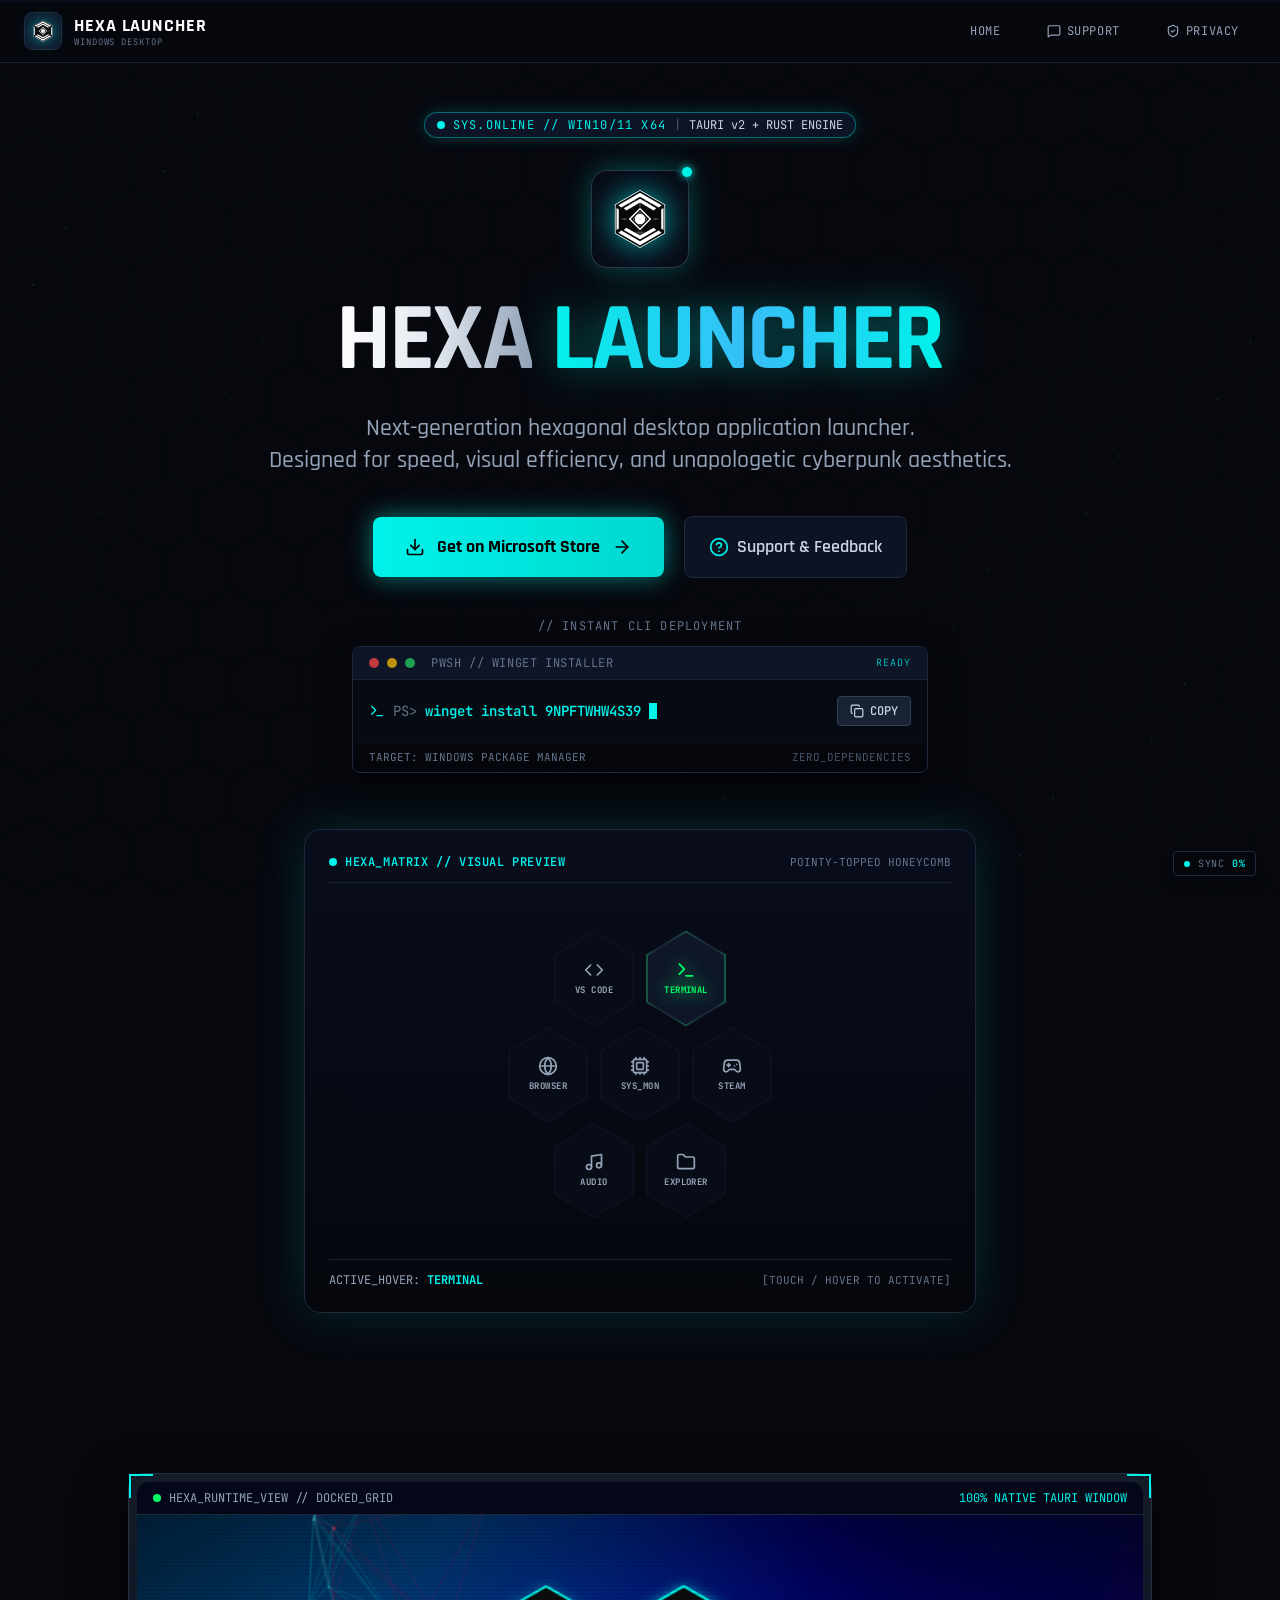
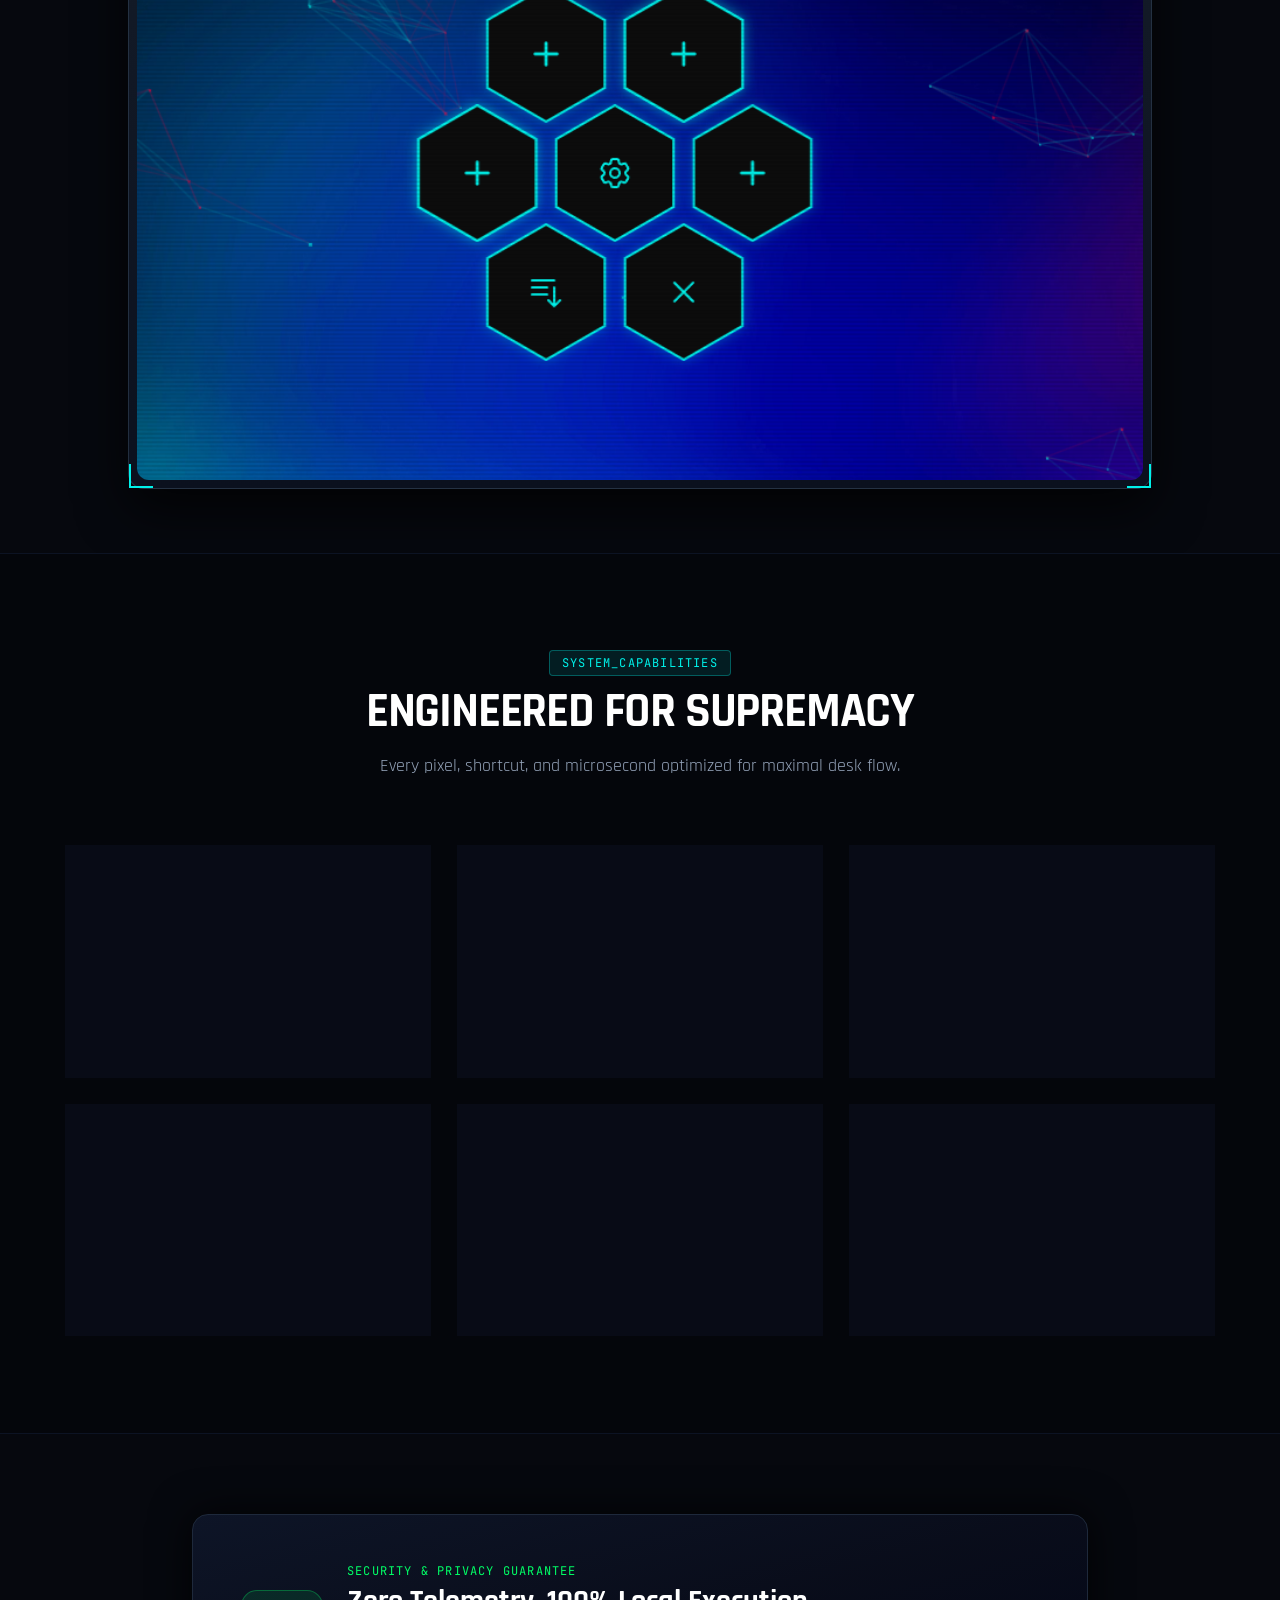
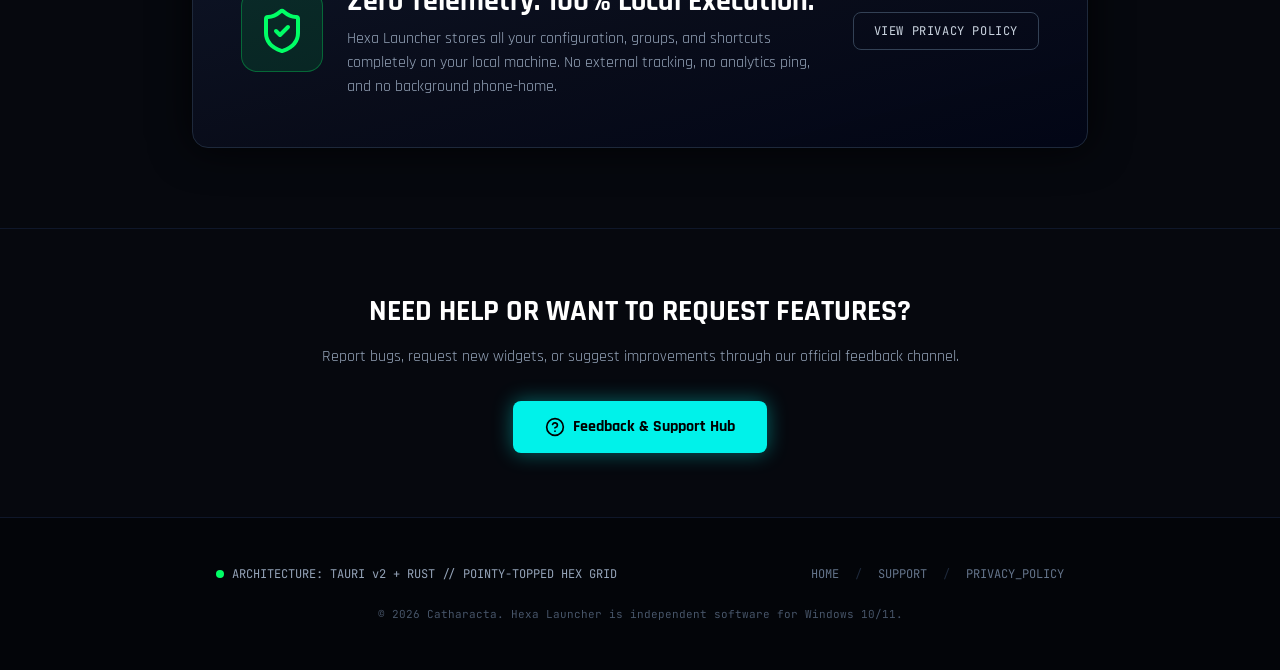
==== commit 02201ef5: "deploy: Catharacta/hexa-launcher@fea4e926065bbdb5f7a9fb1964fa97e22fbd7052" ====
--- a/index.html
+++ b/index.html
@@ -1,23 +1,24 @@
-<!doctype html>
-<html lang="en">
-  <head>
-    <meta charset="UTF-8" />
-    <link rel="icon" type="image/svg+xml" href="/app-icon.svg" />
-    <meta name="viewport" content="width=device-width, initial-scale=1.0" />
-    <meta name="theme-color" content="#06080e" />
-    <meta name="description" content="Hexa Launcher - A Cyberpunk styled, keyboard-centric hexagonal application launcher for Windows 10/11." />
-    <meta property="og:title" content="Hexa Launcher - Cyberpunk Hexagonal App Launcher" />
-    <meta property="og:description" content="Fast, lightweight, keyboard-centric hexagonal launcher for Windows. Pointy-topped honeycomb grid with Rust/Tauri performance." />
-    <meta property="og:image" content="/screenshot.png" />
-    <meta name="twitter:card" content="summary_large_image" />
-    <title>Hexa Launcher // Cyberpunk Desktop Launcher</title>
-    <link rel="preconnect" href="https://fonts.googleapis.com">
-    <link rel="preconnect" href="https://fonts.gstatic.com" crossorigin>
-    <link href="https://fonts.googleapis.com/css2?family=JetBrains+Mono:wght@400;500;700;800&family=Rajdhani:wght@500;600;700;800&display=swap" rel="stylesheet">
-    <script type="module" crossorigin src="/assets/index-BlyLPqSe.js"></script>
-    <link rel="stylesheet" crossorigin href="/assets/index-MTP7e0Gf.css">
-  </head>
-  <body class="bg-[#06080e] text-gray-100 antialiased overflow-x-hidden selection:bg-[#00f2ea] selection:text-black">
-    <div id="root"></div>
-  </body>
-</html>
+<!doctype html>
+<html lang="en">
+  <head>
+    <meta charset="UTF-8" />
+    <link rel="icon" type="image/svg+xml" href="/app-icon.svg" />
+    <meta name="viewport" content="width=device-width, initial-scale=1.0" />
+    <meta name="theme-color" content="#06080e" />
+    <meta name="description" content="Hexa Launcher - A Cyberpunk styled, keyboard-centric hexagonal application launcher for Windows 10/11." />
+    <meta property="og:title" content="Hexa Launcher - Cyberpunk Hexagonal App Launcher" />
+    <meta property="og:description" content="Fast, lightweight, keyboard-centric hexagonal launcher for Windows. Pointy-topped honeycomb grid with Rust/Tauri performance." />
+    <meta property="og:image" content="/screenshot.png" />
+    <meta name="twitter:card" content="summary_large_image" />
+    <title>Hexa Launcher // Cyberpunk Desktop Launcher</title>
+    <link rel="preconnect" href="https://fonts.googleapis.com">
+    <link rel="preconnect" href="https://fonts.gstatic.com" crossorigin>
+    <link href="https://fonts.googleapis.com/css2?family=JetBrains+Mono:wght@400;500;700;800&family=Rajdhani:wght@500;600;700;800&display=swap" rel="stylesheet">
+    <script type="module" crossorigin src="/assets/index-DG0v6B4Z.js"></script>
+    <link rel="stylesheet" crossorigin href="/assets/index-unrwaz6A.css">
+  </head>
+  <body class="bg-[#06080e] text-gray-100 antialiased overflow-x-hidden selection:bg-[#00f2ea] selection:text-black">
+    <div id="root"></div>+
+  </body>
+</html>
--- a/assets/index-unrwaz6A.css
+++ b/assets/index-unrwaz6A.css
@@ -0,0 +1 @@
+*,:before,:after{--tw-border-spacing-x: 0;--tw-border-spacing-y: 0;--tw-translate-x: 0;--tw-translate-y: 0;--tw-rotate: 0;--tw-skew-x: 0;--tw-skew-y: 0;--tw-scale-x: 1;--tw-scale-y: 1;--tw-pan-x: ;--tw-pan-y: ;--tw-pinch-zoom: ;--tw-scroll-snap-strictness: proximity;--tw-gradient-from-position: ;--tw-gradient-via-position: ;--tw-gradient-to-position: ;--tw-ordinal: ;--tw-slashed-zero: ;--tw-numeric-figure: ;--tw-numeric-spacing: ;--tw-numeric-fraction: ;--tw-ring-inset: ;--tw-ring-offset-width: 0px;--tw-ring-offset-color: #fff;--tw-ring-color: rgb(59 130 246 / .5);--tw-ring-offset-shadow: 0 0 #0000;--tw-ring-shadow: 0 0 #0000;--tw-shadow: 0 0 #0000;--tw-shadow-colored: 0 0 #0000;--tw-blur: ;--tw-brightness: ;--tw-contrast: ;--tw-grayscale: ;--tw-hue-rotate: ;--tw-invert: ;--tw-saturate: ;--tw-sepia: ;--tw-drop-shadow: ;--tw-backdrop-blur: ;--tw-backdrop-brightness: ;--tw-backdrop-contrast: ;--tw-backdrop-grayscale: ;--tw-backdrop-hue-rotate: ;--tw-backdrop-invert: ;--tw-backdrop-opacity: ;--tw-backdrop-saturate: ;--tw-backdrop-sepia: ;--tw-contain-size: ;--tw-contain-layout: ;--tw-contain-paint: ;--tw-contain-style: }::backdrop{--tw-border-spacing-x: 0;--tw-border-spacing-y: 0;--tw-translate-x: 0;--tw-translate-y: 0;--tw-rotate: 0;--tw-skew-x: 0;--tw-skew-y: 0;--tw-scale-x: 1;--tw-scale-y: 1;--tw-pan-x: ;--tw-pan-y: ;--tw-pinch-zoom: ;--tw-scroll-snap-strictness: proximity;--tw-gradient-from-position: ;--tw-gradient-via-position: ;--tw-gradient-to-position: ;--tw-ordinal: ;--tw-slashed-zero: ;--tw-numeric-figure: ;--tw-numeric-spacing: ;--tw-numeric-fraction: ;--tw-ring-inset: ;--tw-ring-offset-width: 0px;--tw-ring-offset-color: #fff;--tw-ring-color: rgb(59 130 246 / .5);--tw-ring-offset-shadow: 0 0 #0000;--tw-ring-shadow: 0 0 #0000;--tw-shadow: 0 0 #0000;--tw-shadow-colored: 0 0 #0000;--tw-blur: ;--tw-brightness: ;--tw-contrast: ;--tw-grayscale: ;--tw-hue-rotate: ;--tw-invert: ;--tw-saturate: ;--tw-sepia: ;--tw-drop-shadow: ;--tw-backdrop-blur: ;--tw-backdrop-brightness: ;--tw-backdrop-contrast: ;--tw-backdrop-grayscale: ;--tw-backdrop-hue-rotate: ;--tw-backdrop-invert: ;--tw-backdrop-opacity: ;--tw-backdrop-saturate: ;--tw-backdrop-sepia: ;--tw-contain-size: ;--tw-contain-layout: ;--tw-contain-paint: ;--tw-contain-style: }*,:before,:after{box-sizing:border-box;border-width:0;border-style:solid;border-color:#e5e7eb}:before,:after{--tw-content: ""}html,:host{line-height:1.5;-webkit-text-size-adjust:100%;-moz-tab-size:4;-o-tab-size:4;tab-size:4;font-family:Rajdhani,sans-serif;font-feature-settings:normal;font-variation-settings:normal;-webkit-tap-highlight-color:transparent}body{margin:0;line-height:inherit}hr{height:0;color:inherit;border-top-width:1px}abbr:where([title]){-webkit-text-decoration:underline dotted;text-decoration:underline dotted}h1,h2,h3,h4,h5,h6{font-size:inherit;font-weight:inherit}a{color:inherit;text-decoration:inherit}b,strong{font-weight:bolder}code,kbd,samp,pre{font-family:JetBrains Mono,monospace;font-feature-settings:normal;font-variation-settings:normal;font-size:1em}small{font-size:80%}sub,sup{font-size:75%;line-height:0;position:relative;vertical-align:baseline}sub{bottom:-.25em}sup{top:-.5em}table{text-indent:0;border-color:inherit;border-collapse:collapse}button,input,optgroup,select,textarea{font-family:inherit;font-feature-settings:inherit;font-variation-settings:inherit;font-size:100%;font-weight:inherit;line-height:inherit;letter-spacing:inherit;color:inherit;margin:0;padding:0}button,select{text-transform:none}button,input:where([type=button]),input:where([type=reset]),input:where([type=submit]){-webkit-appearance:button;background-color:transparent;background-image:none}:-moz-focusring{outline:auto}:-moz-ui-invalid{box-shadow:none}progress{vertical-align:baseline}::-webkit-inner-spin-button,::-webkit-outer-spin-button{height:auto}[type=search]{-webkit-appearance:textfield;outline-offset:-2px}::-webkit-search-decoration{-webkit-appearance:none}::-webkit-file-upload-button{-webkit-appearance:button;font:inherit}summary{display:list-item}blockquote,dl,dd,h1,h2,h3,h4,h5,h6,hr,figure,p,pre{margin:0}fieldset{margin:0;padding:0}legend{padding:0}ol,ul,menu{list-style:none;margin:0;padding:0}dialog{padding:0}textarea{resize:vertical}input::-moz-placeholder,textarea::-moz-placeholder{opacity:1;color:#9ca3af}input::placeholder,textarea::placeholder{opacity:1;color:#9ca3af}button,[role=button]{cursor:pointer}:disabled{cursor:default}img,svg,video,canvas,audio,iframe,embed,object{display:block;vertical-align:middle}img,video{max-width:100%;height:auto}[hidden]:where(:not([hidden=until-found])){display:none}:root{--scrollbar-width: 8px;--scrollbar-track: transparent;--scrollbar-thumb: rgba(156, 163, 175, .3);--scrollbar-thumb-hover: rgba(156, 163, 175, .6);--scrollbar-radius: 10px}body{--tw-bg-opacity: 1;background-color:rgb(3 7 18 / var(--tw-bg-opacity, 1));font-family:Rajdhani,sans-serif;--tw-text-opacity: 1;color:rgb(255 255 255 / var(--tw-text-opacity, 1))}*{scrollbar-width:thin;scrollbar-color:var(--scrollbar-thumb) var(--scrollbar-track)}::-webkit-scrollbar{width:var(--scrollbar-width);height:var(--scrollbar-width)}::-webkit-scrollbar-track{background:var(--scrollbar-track);border-radius:var(--scrollbar-radius)}::-webkit-scrollbar-thumb{background:var(--scrollbar-thumb);border-radius:var(--scrollbar-radius);border:2px solid transparent;background-clip:content-box;-webkit-transition:all .3s ease;transition:all .3s ease}::-webkit-scrollbar-thumb:hover{background:var(--scrollbar-thumb-hover);background-clip:content-box}.container{width:100%}@media(min-width:640px){.container{max-width:640px}}@media(min-width:768px){.container{max-width:768px}}@media(min-width:1024px){.container{max-width:1024px}}@media(min-width:1280px){.container{max-width:1280px}}@media(min-width:1536px){.container{max-width:1536px}}.pointer-events-none{pointer-events:none}.fixed{position:fixed}.absolute{position:absolute}.relative{position:relative}.sticky{position:sticky}.-inset-\[150\%\]{inset:-150%}.inset-0{inset:0}.inset-\[2px\]{inset:2px}.-right-1{right:-.25rem}.-top-1{top:-.25rem}.bottom-0{bottom:0}.bottom-6{bottom:1.5rem}.left-0{left:0}.right-0{right:0}.right-3{right:.75rem}.right-6{right:1.5rem}.top-0{top:0}.top-16{top:4rem}.top-3{top:.75rem}.z-0{z-index:0}.z-10{z-index:10}.z-20{z-index:20}.z-40{z-index:40}.z-50{z-index:50}.mx-auto{margin-left:auto;margin-right:auto}.my-8{margin-top:2rem;margin-bottom:2rem}.-mt-1{margin-top:-.25rem}.-mt-2{margin-top:-.5rem}.mb-1{margin-bottom:.25rem}.mb-10{margin-bottom:2.5rem}.mb-12{margin-bottom:3rem}.mb-14{margin-bottom:3.5rem}.mb-16{margin-bottom:4rem}.mb-2{margin-bottom:.5rem}.mb-3{margin-bottom:.75rem}.mb-4{margin-bottom:1rem}.mb-6{margin-bottom:1.5rem}.mb-8{margin-bottom:2rem}.ml-2{margin-left:.5rem}.mt-14{margin-top:3.5rem}.mt-2{margin-top:.5rem}.mt-3{margin-top:.75rem}.mt-4{margin-top:1rem}.inline-block{display:inline-block}.flex{display:flex}.inline-flex{display:inline-flex}.grid{display:grid}.hidden{display:none}.aspect-video{aspect-ratio:16 / 9}.h-1\.5{height:.375rem}.h-12{height:3rem}.h-16{height:4rem}.h-2{height:.5rem}.h-2\.5{height:.625rem}.h-24{height:6rem}.h-3{height:.75rem}.h-3\.5{height:.875rem}.h-4{height:1rem}.h-5{height:1.25rem}.h-6{height:1.5rem}.h-7{height:1.75rem}.h-8{height:2rem}.h-\[2px\]{height:2px}.h-full{height:100%}.min-h-screen{min-height:100vh}.w-1\.5{width:.375rem}.w-12{width:3rem}.w-16{width:4rem}.w-2{width:.5rem}.w-2\.5{width:.625rem}.w-20{width:5rem}.w-3{width:.75rem}.w-3\.5{width:.875rem}.w-4{width:1rem}.w-5{width:1.25rem}.w-6{width:1.5rem}.w-7{width:1.75rem}.w-8{width:2rem}.w-full{width:100%}.max-w-2xl{max-width:42rem}.max-w-3xl{max-width:48rem}.max-w-4xl{max-width:56rem}.max-w-5xl{max-width:64rem}.max-w-6xl{max-width:72rem}.max-w-lg{max-width:32rem}.max-w-xl{max-width:36rem}.flex-1{flex:1 1 0%}.shrink-0{flex-shrink:0}.transform{transform:translate(var(--tw-translate-x),var(--tw-translate-y)) rotate(var(--tw-rotate)) skew(var(--tw-skew-x)) skewY(var(--tw-skew-y)) scaleX(var(--tw-scale-x)) scaleY(var(--tw-scale-y))}@keyframes pulse{50%{opacity:.5}}.animate-pulse{animation:pulse 2s cubic-bezier(.4,0,.6,1) infinite}.cursor-pointer{cursor:pointer}.select-none{-webkit-user-select:none;-moz-user-select:none;user-select:none}.resize{resize:both}.grid-cols-1{grid-template-columns:repeat(1,minmax(0,1fr))}.flex-col{flex-direction:column}.flex-wrap{flex-wrap:wrap}.items-center{align-items:center}.justify-center{justify-content:center}.justify-between{justify-content:space-between}.gap-1{gap:.25rem}.gap-1\.5{gap:.375rem}.gap-2{gap:.5rem}.gap-3{gap:.75rem}.gap-4{gap:1rem}.gap-5{gap:1.25rem}.gap-6{gap:1.5rem}.space-y-4>:not([hidden])~:not([hidden]){--tw-space-y-reverse: 0;margin-top:calc(1rem * calc(1 - var(--tw-space-y-reverse)));margin-bottom:calc(1rem * var(--tw-space-y-reverse))}.space-y-6>:not([hidden])~:not([hidden]){--tw-space-y-reverse: 0;margin-top:calc(1.5rem * calc(1 - var(--tw-space-y-reverse)));margin-bottom:calc(1.5rem * var(--tw-space-y-reverse))}.overflow-hidden{overflow:hidden}.overflow-x-auto{overflow-x:auto}.overflow-x-hidden{overflow-x:hidden}.whitespace-nowrap{white-space:nowrap}.rounded{border-radius:.25rem}.rounded-2xl{border-radius:1rem}.rounded-full{border-radius:9999px}.rounded-lg{border-radius:.5rem}.rounded-xl{border-radius:.75rem}.rounded-b-xl{border-bottom-right-radius:.75rem;border-bottom-left-radius:.75rem}.rounded-t-xl{border-top-left-radius:.75rem;border-top-right-radius:.75rem}.border{border-width:1px}.border-b{border-bottom-width:1px}.border-b-2{border-bottom-width:2px}.border-l-2{border-left-width:2px}.border-r-2{border-right-width:2px}.border-t{border-top-width:1px}.border-t-2{border-top-width:2px}.border-\[\#00f2ea\]{--tw-border-opacity: 1;border-color:rgb(0 242 234 / var(--tw-border-opacity, 1))}.border-\[\#00f2ea\]\/30{border-color:#00f2ea4d}.border-\[\#00f2ea\]\/40{border-color:#00f2ea66}.border-\[\#00ff66\]{--tw-border-opacity: 1;border-color:rgb(0 255 102 / var(--tw-border-opacity, 1))}.border-\[\#00ff66\]\/30{border-color:#00ff664d}.border-\[\#00ff66\]\/40{border-color:#0f66}.border-\[\#ff0055\]\/40{border-color:#f056}.border-\[\#ffe600\]\/40{border-color:#ffe60066}.border-slate-700{--tw-border-opacity: 1;border-color:rgb(51 65 85 / var(--tw-border-opacity, 1))}.border-slate-700\/60{border-color:#33415599}.border-slate-700\/80{border-color:#334155cc}.border-slate-800{--tw-border-opacity: 1;border-color:rgb(30 41 59 / var(--tw-border-opacity, 1))}.border-slate-800\/80{border-color:#1e293bcc}.border-slate-900{--tw-border-opacity: 1;border-color:rgb(15 23 42 / var(--tw-border-opacity, 1))}.border-slate-900\/60{border-color:#0f172a99}.border-slate-900\/80{border-color:#0f172acc}.border-transparent{border-color:transparent}.bg-\[\#00f2ea\]{--tw-bg-opacity: 1;background-color:rgb(0 242 234 / var(--tw-bg-opacity, 1))}.bg-\[\#00f2ea\]\/10{background-color:#00f2ea1a}.bg-\[\#00ff66\]{--tw-bg-opacity: 1;background-color:rgb(0 255 102 / var(--tw-bg-opacity, 1))}.bg-\[\#00ff66\]\/10{background-color:#00ff661a}.bg-\[\#00ff66\]\/15{background-color:#00ff6626}.bg-\[\#030509\]{--tw-bg-opacity: 1;background-color:rgb(3 5 9 / var(--tw-bg-opacity, 1))}.bg-\[\#04060b\]\/60{background-color:#04060b99}.bg-\[\#06080e\]{--tw-bg-opacity: 1;background-color:rgb(6 8 14 / var(--tw-bg-opacity, 1))}.bg-\[\#06080e\]\/85{background-color:#06080ed9}.bg-\[\#06080e\]\/90{background-color:#06080ee6}.bg-\[\#070b14\]\/95{background-color:#070b14f2}.bg-\[\#090d18\]\/90{background-color:#090d18e6}.bg-\[\#090d19\]\/90{background-color:#090d19e6}.bg-\[\#0a0f1d\]\/85{background-color:#0a0f1dd9}.bg-\[\#ff0055\]\/10{background-color:#ff00551a}.bg-\[\#ffe600\]\/10{background-color:#ffe6001a}.bg-black\/40{background-color:#0006}.bg-black\/80{background-color:#000c}.bg-green-500\/80{background-color:#22c55ecc}.bg-red-500\/80{background-color:#ef4444cc}.bg-slate-800\/80{background-color:#1e293bcc}.bg-slate-800\/90{background-color:#1e293be6}.bg-slate-900{--tw-bg-opacity: 1;background-color:rgb(15 23 42 / var(--tw-bg-opacity, 1))}.bg-slate-900\/50{background-color:#0f172a80}.bg-slate-900\/60{background-color:#0f172a99}.bg-slate-900\/80{background-color:#0f172acc}.bg-slate-900\/90{background-color:#0f172ae6}.bg-slate-950\/90{background-color:#020617e6}.bg-yellow-500\/80{background-color:#eab308cc}.bg-\[conic-gradient\(from_0deg\,transparent_0_300deg\,var\(--tw-gradient-stops\)\)\]{background-image:conic-gradient(from 0deg,transparent 0 300deg,var(--tw-gradient-stops))}.bg-gradient-to-b{background-image:linear-gradient(to bottom,var(--tw-gradient-stops))}.bg-gradient-to-br{background-image:linear-gradient(to bottom right,var(--tw-gradient-stops))}.bg-gradient-to-r{background-image:linear-gradient(to right,var(--tw-gradient-stops))}.from-\[\#00f2ea\]{--tw-gradient-from: #00f2ea var(--tw-gradient-from-position);--tw-gradient-to: rgb(0 242 234 / 0) var(--tw-gradient-to-position);--tw-gradient-stops: var(--tw-gradient-from), var(--tw-gradient-to)}.from-\[\#0a0f1e\]\/90{--tw-gradient-from: rgb(10 15 30 / .9) var(--tw-gradient-from-position);--tw-gradient-to: rgb(10 15 30 / 0) var(--tw-gradient-to-position);--tw-gradient-stops: var(--tw-gradient-from), var(--tw-gradient-to)}.from-slate-800\/60{--tw-gradient-from: rgb(30 41 59 / .6) var(--tw-gradient-from-position);--tw-gradient-to: rgb(30 41 59 / 0) var(--tw-gradient-to-position);--tw-gradient-stops: var(--tw-gradient-from), var(--tw-gradient-to)}.from-slate-900\/90{--tw-gradient-from: rgb(15 23 42 / .9) var(--tw-gradient-from-position);--tw-gradient-to: rgb(15 23 42 / 0) var(--tw-gradient-to-position);--tw-gradient-stops: var(--tw-gradient-from), var(--tw-gradient-to)}.from-transparent{--tw-gradient-from: transparent var(--tw-gradient-from-position);--tw-gradient-to: rgb(0 0 0 / 0) var(--tw-gradient-to-position);--tw-gradient-stops: var(--tw-gradient-from), var(--tw-gradient-to)}.from-white{--tw-gradient-from: #fff var(--tw-gradient-from-position);--tw-gradient-to: rgb(255 255 255 / 0) var(--tw-gradient-to-position);--tw-gradient-stops: var(--tw-gradient-from), var(--tw-gradient-to)}.via-\[\#00f2ea\]{--tw-gradient-to: rgb(0 242 234 / 0) var(--tw-gradient-to-position);--tw-gradient-stops: var(--tw-gradient-from), #00f2ea var(--tw-gradient-via-position), var(--tw-gradient-to)}.via-\[\#00ff66\]{--tw-gradient-to: rgb(0 255 102 / 0) var(--tw-gradient-to-position);--tw-gradient-stops: var(--tw-gradient-from), #00ff66 var(--tw-gradient-via-position), var(--tw-gradient-to)}.via-\[\#0a0e1c\]\/90{--tw-gradient-to: rgb(10 14 28 / 0) var(--tw-gradient-to-position);--tw-gradient-stops: var(--tw-gradient-from), rgb(10 14 28 / .9) var(--tw-gradient-via-position), var(--tw-gradient-to)}.via-\[\#0a0f1d\]{--tw-gradient-to: rgb(10 15 29 / 0) var(--tw-gradient-to-position);--tw-gradient-stops: var(--tw-gradient-from), #0a0f1d var(--tw-gradient-via-position), var(--tw-gradient-to)}.via-\[\#38bdf8\]{--tw-gradient-to: rgb(56 189 248 / 0) var(--tw-gradient-to-position);--tw-gradient-stops: var(--tw-gradient-from), #38bdf8 var(--tw-gradient-via-position), var(--tw-gradient-to)}.via-\[\#ff0055\]{--tw-gradient-to: rgb(255 0 85 / 0) var(--tw-gradient-to-position);--tw-gradient-stops: var(--tw-gradient-from), #ff0055 var(--tw-gradient-via-position), var(--tw-gradient-to)}.via-\[\#ffe600\]{--tw-gradient-to: rgb(255 230 0 / 0) var(--tw-gradient-to-position);--tw-gradient-stops: var(--tw-gradient-from), #ffe600 var(--tw-gradient-via-position), var(--tw-gradient-to)}.via-slate-200{--tw-gradient-to: rgb(226 232 240 / 0) var(--tw-gradient-to-position);--tw-gradient-stops: var(--tw-gradient-from), #e2e8f0 var(--tw-gradient-via-position), var(--tw-gradient-to)}.to-\[\#00d8d0\]{--tw-gradient-to: #00d8d0 var(--tw-gradient-to-position)}.to-\[\#00f2ea\]{--tw-gradient-to: #00f2ea var(--tw-gradient-to-position)}.to-\[\#05070d\]\/95{--tw-gradient-to: rgb(5 7 13 / .95) var(--tw-gradient-to-position)}.to-\[\#ff0055\]{--tw-gradient-to: #ff0055 var(--tw-gradient-to-position)}.to-slate-400{--tw-gradient-to: #94a3b8 var(--tw-gradient-to-position)}.to-slate-900\/60{--tw-gradient-to: rgb(15 23 42 / .6) var(--tw-gradient-to-position)}.to-slate-900\/90{--tw-gradient-to: rgb(15 23 42 / .9) var(--tw-gradient-to-position)}.to-slate-950\/95{--tw-gradient-to: rgb(2 6 23 / .95) var(--tw-gradient-to-position)}.to-transparent{--tw-gradient-to: transparent var(--tw-gradient-to-position)}.bg-clip-text{-webkit-background-clip:text;background-clip:text}.object-cover{-o-object-fit:cover;object-fit:cover}.p-1\.5{padding:.375rem}.p-2{padding:.5rem}.p-3{padding:.75rem}.p-4{padding:1rem}.p-6{padding:1.5rem}.p-8{padding:2rem}.p-\[1px\]{padding:1px}.px-2{padding-left:.5rem;padding-right:.5rem}.px-2\.5{padding-left:.625rem;padding-right:.625rem}.px-3{padding-left:.75rem;padding-right:.75rem}.px-4{padding-left:1rem;padding-right:1rem}.px-5{padding-left:1.25rem;padding-right:1.25rem}.px-6{padding-left:1.5rem;padding-right:1.5rem}.px-8{padding-left:2rem;padding-right:2rem}.py-0\.5{padding-top:.125rem;padding-bottom:.125rem}.py-1{padding-top:.25rem;padding-bottom:.25rem}.py-1\.5{padding-top:.375rem;padding-bottom:.375rem}.py-12{padding-top:3rem;padding-bottom:3rem}.py-16{padding-top:4rem;padding-bottom:4rem}.py-2{padding-top:.5rem;padding-bottom:.5rem}.py-2\.5{padding-top:.625rem;padding-bottom:.625rem}.py-20{padding-top:5rem;padding-bottom:5rem}.py-24{padding-top:6rem;padding-bottom:6rem}.py-3{padding-top:.75rem;padding-bottom:.75rem}.py-3\.5{padding-top:.875rem;padding-bottom:.875rem}.py-4{padding-top:1rem;padding-bottom:1rem}.py-6{padding-top:1.5rem;padding-bottom:1.5rem}.pb-16{padding-bottom:4rem}.pb-20{padding-bottom:5rem}.pb-3{padding-bottom:.75rem}.pt-12{padding-top:3rem}.pt-28{padding-top:7rem}.pt-3{padding-top:.75rem}.text-center{text-align:center}.font-mono{font-family:JetBrains Mono,monospace}.font-sans{font-family:Rajdhani,sans-serif}.text-2xl{font-size:1.5rem;line-height:2rem}.text-3xl{font-size:1.875rem;line-height:2.25rem}.text-4xl{font-size:2.25rem;line-height:2.5rem}.text-6xl{font-size:3.75rem;line-height:1}.text-\[10px\]{font-size:10px}.text-\[11px\]{font-size:11px}.text-\[9px\]{font-size:9px}.text-base{font-size:1rem;line-height:1.5rem}.text-lg{font-size:1.125rem;line-height:1.75rem}.text-sm{font-size:.875rem;line-height:1.25rem}.text-xl{font-size:1.25rem;line-height:1.75rem}.text-xs{font-size:.75rem;line-height:1rem}.font-bold{font-weight:700}.font-extrabold{font-weight:800}.font-medium{font-weight:500}.font-semibold{font-weight:600}.uppercase{text-transform:uppercase}.leading-relaxed{line-height:1.625}.tracking-tight{letter-spacing:-.025em}.tracking-wider{letter-spacing:.05em}.tracking-widest{letter-spacing:.1em}.text-\[\#00f2ea\]{--tw-text-opacity: 1;color:rgb(0 242 234 / var(--tw-text-opacity, 1))}.text-\[\#00f2ea\]\/70{color:#00f2eab3}.text-\[\#00ff66\]{--tw-text-opacity: 1;color:rgb(0 255 102 / var(--tw-text-opacity, 1))}.text-\[\#ff0055\]{--tw-text-opacity: 1;color:rgb(255 0 85 / var(--tw-text-opacity, 1))}.text-\[\#ffe600\]{--tw-text-opacity: 1;color:rgb(255 230 0 / var(--tw-text-opacity, 1))}.text-black{--tw-text-opacity: 1;color:rgb(0 0 0 / var(--tw-text-opacity, 1))}.text-gray-100{--tw-text-opacity: 1;color:rgb(243 244 246 / var(--tw-text-opacity, 1))}.text-slate-100{--tw-text-opacity: 1;color:rgb(241 245 249 / var(--tw-text-opacity, 1))}.text-slate-200{--tw-text-opacity: 1;color:rgb(226 232 240 / var(--tw-text-opacity, 1))}.text-slate-300{--tw-text-opacity: 1;color:rgb(203 213 225 / var(--tw-text-opacity, 1))}.text-slate-400{--tw-text-opacity: 1;color:rgb(148 163 184 / var(--tw-text-opacity, 1))}.text-slate-500{--tw-text-opacity: 1;color:rgb(100 116 139 / var(--tw-text-opacity, 1))}.text-slate-600{--tw-text-opacity: 1;color:rgb(71 85 105 / var(--tw-text-opacity, 1))}.text-slate-800{--tw-text-opacity: 1;color:rgb(30 41 59 / var(--tw-text-opacity, 1))}.text-transparent{color:transparent}.text-white{--tw-text-opacity: 1;color:rgb(255 255 255 / var(--tw-text-opacity, 1))}.antialiased{-webkit-font-smoothing:antialiased;-moz-osx-font-smoothing:grayscale}.opacity-20{opacity:.2}.opacity-40{opacity:.4}.opacity-80{opacity:.8}.shadow-\[0_0_10px_\#00f2ea\]{--tw-shadow: 0 0 10px #00f2ea;--tw-shadow-colored: 0 0 10px var(--tw-shadow-color);box-shadow:var(--tw-ring-offset-shadow, 0 0 #0000),var(--tw-ring-shadow, 0 0 #0000),var(--tw-shadow)}.shadow-\[0_0_12px_rgba\(0\,242\,234\,0\.3\)\]{--tw-shadow: 0 0 12px rgba(0,242,234,.3);--tw-shadow-colored: 0 0 12px var(--tw-shadow-color);box-shadow:var(--tw-ring-offset-shadow, 0 0 #0000),var(--tw-ring-shadow, 0 0 #0000),var(--tw-shadow)}.shadow-\[0_0_15px_rgba\(0\,242\,234\,0\.2\)\]{--tw-shadow: 0 0 15px rgba(0,242,234,.2);--tw-shadow-colored: 0 0 15px var(--tw-shadow-color);box-shadow:var(--tw-ring-offset-shadow, 0 0 #0000),var(--tw-ring-shadow, 0 0 #0000),var(--tw-shadow)}.shadow-\[0_0_15px_rgba\(0\,255\,102\,0\.3\)\]{--tw-shadow: 0 0 15px rgba(0,255,102,.3);--tw-shadow-colored: 0 0 15px var(--tw-shadow-color);box-shadow:var(--tw-ring-offset-shadow, 0 0 #0000),var(--tw-ring-shadow, 0 0 #0000),var(--tw-shadow)}.shadow-\[0_0_20px_rgba\(0\,242\,234\,0\.3\)\]{--tw-shadow: 0 0 20px rgba(0,242,234,.3);--tw-shadow-colored: 0 0 20px var(--tw-shadow-color);box-shadow:var(--tw-ring-offset-shadow, 0 0 #0000),var(--tw-ring-shadow, 0 0 #0000),var(--tw-shadow)}.shadow-\[0_0_20px_rgba\(0\,242\,234\,0\.4\)\]{--tw-shadow: 0 0 20px rgba(0,242,234,.4);--tw-shadow-colored: 0 0 20px var(--tw-shadow-color);box-shadow:var(--tw-ring-offset-shadow, 0 0 #0000),var(--tw-ring-shadow, 0 0 #0000),var(--tw-shadow)}.shadow-\[0_0_20px_rgba\(0\,255\,102\,0\.3\)\]{--tw-shadow: 0 0 20px rgba(0,255,102,.3);--tw-shadow-colored: 0 0 20px var(--tw-shadow-color);box-shadow:var(--tw-ring-offset-shadow, 0 0 #0000),var(--tw-ring-shadow, 0 0 #0000),var(--tw-shadow)}.shadow-\[0_0_25px_rgba\(0\,242\,234\,0\.4\)\]{--tw-shadow: 0 0 25px rgba(0,242,234,.4);--tw-shadow-colored: 0 0 25px var(--tw-shadow-color);box-shadow:var(--tw-ring-offset-shadow, 0 0 #0000),var(--tw-ring-shadow, 0 0 #0000),var(--tw-shadow)}.shadow-\[0_0_25px_rgba\(0\,242\,234\,0\.5\)\]{--tw-shadow: 0 0 25px rgba(0,242,234,.5);--tw-shadow-colored: 0 0 25px var(--tw-shadow-color);box-shadow:var(--tw-ring-offset-shadow, 0 0 #0000),var(--tw-ring-shadow, 0 0 #0000),var(--tw-shadow)}.shadow-\[0_0_30px_rgba\(0\,242\,234\,0\.3\)\]{--tw-shadow: 0 0 30px rgba(0,242,234,.3);--tw-shadow-colored: 0 0 30px var(--tw-shadow-color);box-shadow:var(--tw-ring-offset-shadow, 0 0 #0000),var(--tw-ring-shadow, 0 0 #0000),var(--tw-shadow)}.shadow-\[0_0_40px_rgba\(0\,0\,0\,0\.8\)\]{--tw-shadow: 0 0 40px rgba(0,0,0,.8);--tw-shadow-colored: 0 0 40px var(--tw-shadow-color);box-shadow:var(--tw-ring-offset-shadow, 0 0 #0000),var(--tw-ring-shadow, 0 0 #0000),var(--tw-shadow)}.shadow-\[0_0_50px_rgba\(0\,242\,234\,0\.15\)\]{--tw-shadow: 0 0 50px rgba(0,242,234,.15);--tw-shadow-colored: 0 0 50px var(--tw-shadow-color);box-shadow:var(--tw-ring-offset-shadow, 0 0 #0000),var(--tw-ring-shadow, 0 0 #0000),var(--tw-shadow)}.shadow-\[0_0_8px_\#00f2ea\]{--tw-shadow: 0 0 8px #00f2ea;--tw-shadow-colored: 0 0 8px var(--tw-shadow-color);box-shadow:var(--tw-ring-offset-shadow, 0 0 #0000),var(--tw-ring-shadow, 0 0 #0000),var(--tw-shadow)}.shadow-\[0_0_8px_rgba\(0\,242\,234\,0\.3\)\]{--tw-shadow: 0 0 8px rgba(0,242,234,.3);--tw-shadow-colored: 0 0 8px var(--tw-shadow-color);box-shadow:var(--tw-ring-offset-shadow, 0 0 #0000),var(--tw-ring-shadow, 0 0 #0000),var(--tw-shadow)}.shadow-\[0_0_8px_rgba\(0\,255\,102\,0\.3\)\]{--tw-shadow: 0 0 8px rgba(0,255,102,.3);--tw-shadow-colored: 0 0 8px var(--tw-shadow-color);box-shadow:var(--tw-ring-offset-shadow, 0 0 #0000),var(--tw-ring-shadow, 0 0 #0000),var(--tw-shadow)}.shadow-\[0_0_8px_rgba\(255\,0\,85\,0\.3\)\]{--tw-shadow: 0 0 8px rgba(255,0,85,.3);--tw-shadow-colored: 0 0 8px var(--tw-shadow-color);box-shadow:var(--tw-ring-offset-shadow, 0 0 #0000),var(--tw-ring-shadow, 0 0 #0000),var(--tw-shadow)}.shadow-\[0_0_8px_rgba\(255\,230\,0\,0\.3\)\]{--tw-shadow: 0 0 8px rgba(255,230,0,.3);--tw-shadow-colored: 0 0 8px var(--tw-shadow-color);box-shadow:var(--tw-ring-offset-shadow, 0 0 #0000),var(--tw-ring-shadow, 0 0 #0000),var(--tw-shadow)}.shadow-\[0_10px_30px_rgba\(0\,0\,0\,0\.5\)\]{--tw-shadow: 0 10px 30px rgba(0,0,0,.5);--tw-shadow-colored: 0 10px 30px var(--tw-shadow-color);box-shadow:var(--tw-ring-offset-shadow, 0 0 #0000),var(--tw-ring-shadow, 0 0 #0000),var(--tw-shadow)}.shadow-\[0_20px_50px_rgba\(0\,0\,0\,0\.7\)\]{--tw-shadow: 0 20px 50px rgba(0,0,0,.7);--tw-shadow-colored: 0 20px 50px var(--tw-shadow-color);box-shadow:var(--tw-ring-offset-shadow, 0 0 #0000),var(--tw-ring-shadow, 0 0 #0000),var(--tw-shadow)}.shadow-lg{--tw-shadow: 0 10px 15px -3px rgb(0 0 0 / .1), 0 4px 6px -4px rgb(0 0 0 / .1);--tw-shadow-colored: 0 10px 15px -3px var(--tw-shadow-color), 0 4px 6px -4px var(--tw-shadow-color);box-shadow:var(--tw-ring-offset-shadow, 0 0 #0000),var(--tw-ring-shadow, 0 0 #0000),var(--tw-shadow)}.shadow-xl{--tw-shadow: 0 20px 25px -5px rgb(0 0 0 / .1), 0 8px 10px -6px rgb(0 0 0 / .1);--tw-shadow-colored: 0 20px 25px -5px var(--tw-shadow-color), 0 8px 10px -6px var(--tw-shadow-color);box-shadow:var(--tw-ring-offset-shadow, 0 0 #0000),var(--tw-ring-shadow, 0 0 #0000),var(--tw-shadow)}.outline{outline-style:solid}.drop-shadow{--tw-drop-shadow: drop-shadow(0 1px 2px rgb(0 0 0 / .1)) drop-shadow(0 1px 1px rgb(0 0 0 / .06));filter:var(--tw-blur) var(--tw-brightness) var(--tw-contrast) var(--tw-grayscale) var(--tw-hue-rotate) var(--tw-invert) var(--tw-saturate) var(--tw-sepia) var(--tw-drop-shadow)}.drop-shadow-\[0_0_15px_rgba\(0\,242\,234\,0\.7\)\]{--tw-drop-shadow: drop-shadow(0 0 15px rgba(0,242,234,.7));filter:var(--tw-blur) var(--tw-brightness) var(--tw-contrast) var(--tw-grayscale) var(--tw-hue-rotate) var(--tw-invert) var(--tw-saturate) var(--tw-sepia) var(--tw-drop-shadow)}.drop-shadow-\[0_0_20px_rgba\(0\,242\,234\,0\.4\)\]{--tw-drop-shadow: drop-shadow(0 0 20px rgba(0,242,234,.4));filter:var(--tw-blur) var(--tw-brightness) var(--tw-contrast) var(--tw-grayscale) var(--tw-hue-rotate) var(--tw-invert) var(--tw-saturate) var(--tw-sepia) var(--tw-drop-shadow)}.drop-shadow-\[0_0_8px_rgba\(0\,242\,234\,0\.6\)\]{--tw-drop-shadow: drop-shadow(0 0 8px rgba(0,242,234,.6));filter:var(--tw-blur) var(--tw-brightness) var(--tw-contrast) var(--tw-grayscale) var(--tw-hue-rotate) var(--tw-invert) var(--tw-saturate) var(--tw-sepia) var(--tw-drop-shadow)}.filter{filter:var(--tw-blur) var(--tw-brightness) var(--tw-contrast) var(--tw-grayscale) var(--tw-hue-rotate) var(--tw-invert) var(--tw-saturate) var(--tw-sepia) var(--tw-drop-shadow)}.backdrop-blur{--tw-backdrop-blur: blur(8px);-webkit-backdrop-filter:var(--tw-backdrop-blur) var(--tw-backdrop-brightness) var(--tw-backdrop-contrast) var(--tw-backdrop-grayscale) var(--tw-backdrop-hue-rotate) var(--tw-backdrop-invert) var(--tw-backdrop-opacity) var(--tw-backdrop-saturate) var(--tw-backdrop-sepia);backdrop-filter:var(--tw-backdrop-blur) var(--tw-backdrop-brightness) var(--tw-backdrop-contrast) var(--tw-backdrop-grayscale) var(--tw-backdrop-hue-rotate) var(--tw-backdrop-invert) var(--tw-backdrop-opacity) var(--tw-backdrop-saturate) var(--tw-backdrop-sepia)}.backdrop-blur-md{--tw-backdrop-blur: blur(12px);-webkit-backdrop-filter:var(--tw-backdrop-blur) var(--tw-backdrop-brightness) var(--tw-backdrop-contrast) var(--tw-backdrop-grayscale) var(--tw-backdrop-hue-rotate) var(--tw-backdrop-invert) var(--tw-backdrop-opacity) var(--tw-backdrop-saturate) var(--tw-backdrop-sepia);backdrop-filter:var(--tw-backdrop-blur) var(--tw-backdrop-brightness) var(--tw-backdrop-contrast) var(--tw-backdrop-grayscale) var(--tw-backdrop-hue-rotate) var(--tw-backdrop-invert) var(--tw-backdrop-opacity) var(--tw-backdrop-saturate) var(--tw-backdrop-sepia)}.backdrop-blur-xl{--tw-backdrop-blur: blur(24px);-webkit-backdrop-filter:var(--tw-backdrop-blur) var(--tw-backdrop-brightness) var(--tw-backdrop-contrast) var(--tw-backdrop-grayscale) var(--tw-backdrop-hue-rotate) var(--tw-backdrop-invert) var(--tw-backdrop-opacity) var(--tw-backdrop-saturate) var(--tw-backdrop-sepia);backdrop-filter:var(--tw-backdrop-blur) var(--tw-backdrop-brightness) var(--tw-backdrop-contrast) var(--tw-backdrop-grayscale) var(--tw-backdrop-hue-rotate) var(--tw-backdrop-invert) var(--tw-backdrop-opacity) var(--tw-backdrop-saturate) var(--tw-backdrop-sepia)}.transition{transition-property:color,background-color,border-color,text-decoration-color,fill,stroke,opacity,box-shadow,transform,filter,backdrop-filter;transition-timing-function:cubic-bezier(.4,0,.2,1);transition-duration:.15s}.transition-all{transition-property:all;transition-timing-function:cubic-bezier(.4,0,.2,1);transition-duration:.15s}.transition-colors{transition-property:color,background-color,border-color,text-decoration-color,fill,stroke;transition-timing-function:cubic-bezier(.4,0,.2,1);transition-duration:.15s}.transition-opacity{transition-property:opacity;transition-timing-function:cubic-bezier(.4,0,.2,1);transition-duration:.15s}.transition-transform{transition-property:transform;transition-timing-function:cubic-bezier(.4,0,.2,1);transition-duration:.15s}.duration-200{transition-duration:.2s}.duration-300{transition-duration:.3s}.duration-500{transition-duration:.5s}.duration-700{transition-duration:.7s}.duration-75{transition-duration:75ms}.ease-out{transition-timing-function:cubic-bezier(0,0,.2,1)}.scanlines{background:linear-gradient(#12101000 50%,#00000059 50%);background-size:100% 4px}@keyframes pulse-glow{0%,to{opacity:.4;filter:drop-shadow(0 0 8px rgba(0,242,234,.6))}50%{opacity:.9;filter:drop-shadow(0 0 16px rgba(0,242,234,.9))}}.animate-pulse-glow{animation:pulse-glow 3s cubic-bezier(.4,0,.6,1) infinite}@keyframes border-beam-rotate{0%{transform:rotate(0)}30%{transform:rotate(135deg)}50%{transform:rotate(180deg)}80%{transform:rotate(315deg)}to{transform:rotate(360deg)}}.animate-border-beam{animation:border-beam-rotate 4.5s cubic-bezier(.45,.05,.55,.95) infinite}.animate-border-beam-fast{animation:border-beam-rotate 3s cubic-bezier(.45,.05,.55,.95) infinite}.selection\:bg-\[\#00f2ea\] *::-moz-selection{--tw-bg-opacity: 1;background-color:rgb(0 242 234 / var(--tw-bg-opacity, 1))}.selection\:bg-\[\#00f2ea\] *::selection{--tw-bg-opacity: 1;background-color:rgb(0 242 234 / var(--tw-bg-opacity, 1))}.selection\:text-black *::-moz-selection{--tw-text-opacity: 1;color:rgb(0 0 0 / var(--tw-text-opacity, 1))}.selection\:text-black *::selection{--tw-text-opacity: 1;color:rgb(0 0 0 / var(--tw-text-opacity, 1))}.selection\:bg-\[\#00f2ea\]::-moz-selection{--tw-bg-opacity: 1;background-color:rgb(0 242 234 / var(--tw-bg-opacity, 1))}.selection\:bg-\[\#00f2ea\]::selection{--tw-bg-opacity: 1;background-color:rgb(0 242 234 / var(--tw-bg-opacity, 1))}.selection\:text-black::-moz-selection{--tw-text-opacity: 1;color:rgb(0 0 0 / var(--tw-text-opacity, 1))}.selection\:text-black::selection{--tw-text-opacity: 1;color:rgb(0 0 0 / var(--tw-text-opacity, 1))}.hover\:scale-105:hover{--tw-scale-x: 1.05;--tw-scale-y: 1.05;transform:translate(var(--tw-translate-x),var(--tw-translate-y)) rotate(var(--tw-rotate)) skew(var(--tw-skew-x)) skewY(var(--tw-skew-y)) scaleX(var(--tw-scale-x)) scaleY(var(--tw-scale-y))}.hover\:border-\[\#00f2ea\]:hover{--tw-border-opacity: 1;border-color:rgb(0 242 234 / var(--tw-border-opacity, 1))}.hover\:border-\[\#00f2ea\]\/50:hover{border-color:#00f2ea80}.hover\:border-slate-700:hover{--tw-border-opacity: 1;border-color:rgb(51 65 85 / var(--tw-border-opacity, 1))}.hover\:bg-\[\#00d8d0\]:hover{--tw-bg-opacity: 1;background-color:rgb(0 216 208 / var(--tw-bg-opacity, 1))}.hover\:bg-slate-700\/80:hover{background-color:#334155cc}.hover\:bg-slate-800:hover{--tw-bg-opacity: 1;background-color:rgb(30 41 59 / var(--tw-bg-opacity, 1))}.hover\:bg-slate-800\/60:hover{background-color:#1e293b99}.hover\:text-\[\#00f2ea\]:hover{--tw-text-opacity: 1;color:rgb(0 242 234 / var(--tw-text-opacity, 1))}.hover\:text-\[\#ff3377\]:hover{--tw-text-opacity: 1;color:rgb(255 51 119 / var(--tw-text-opacity, 1))}.hover\:text-\[\#ffea33\]:hover{--tw-text-opacity: 1;color:rgb(255 234 51 / var(--tw-text-opacity, 1))}.hover\:text-white:hover{--tw-text-opacity: 1;color:rgb(255 255 255 / var(--tw-text-opacity, 1))}.hover\:underline:hover{text-decoration-line:underline}.hover\:shadow-\[0_0_40px_rgba\(0\,242\,234\,0\.8\)\]:hover{--tw-shadow: 0 0 40px rgba(0,242,234,.8);--tw-shadow-colored: 0 0 40px var(--tw-shadow-color);box-shadow:var(--tw-ring-offset-shadow, 0 0 #0000),var(--tw-ring-shadow, 0 0 #0000),var(--tw-shadow)}.group:hover .group-hover\:-translate-y-0\.5{--tw-translate-y: -.125rem;transform:translate(var(--tw-translate-x),var(--tw-translate-y)) rotate(var(--tw-rotate)) skew(var(--tw-skew-x)) skewY(var(--tw-skew-y)) scaleX(var(--tw-scale-x)) scaleY(var(--tw-scale-y))}.group:hover .group-hover\:translate-x-1\.5{--tw-translate-x: .375rem;transform:translate(var(--tw-translate-x),var(--tw-translate-y)) rotate(var(--tw-rotate)) skew(var(--tw-skew-x)) skewY(var(--tw-skew-y)) scaleX(var(--tw-scale-x)) scaleY(var(--tw-scale-y))}.group:hover .group-hover\:scale-110{--tw-scale-x: 1.1;--tw-scale-y: 1.1;transform:translate(var(--tw-translate-x),var(--tw-translate-y)) rotate(var(--tw-rotate)) skew(var(--tw-skew-x)) skewY(var(--tw-skew-y)) scaleX(var(--tw-scale-x)) scaleY(var(--tw-scale-y))}.group:hover .group-hover\:scale-\[1\.01\]{--tw-scale-x: 1.01;--tw-scale-y: 1.01;transform:translate(var(--tw-translate-x),var(--tw-translate-y)) rotate(var(--tw-rotate)) skew(var(--tw-skew-x)) skewY(var(--tw-skew-y)) scaleX(var(--tw-scale-x)) scaleY(var(--tw-scale-y))}.group:hover .group-hover\:border-\[\#00f2ea\]{--tw-border-opacity: 1;border-color:rgb(0 242 234 / var(--tw-border-opacity, 1))}.group:hover .group-hover\:border-\[\#00f2ea\]\/50{border-color:#00f2ea80}.group:hover .group-hover\:border-slate-700\/50{border-color:#33415580}.group:hover .group-hover\:bg-slate-800\/70{background-color:#1e293bb3}.group:hover .group-hover\:text-\[\#00f2ea\]{--tw-text-opacity: 1;color:rgb(0 242 234 / var(--tw-text-opacity, 1))}.group:hover .group-hover\:opacity-100{opacity:1}@media(min-width:640px){.sm\:flex-row{flex-direction:row}}@media(min-width:768px){.md\:inline{display:inline}.md\:flex{display:flex}.md\:grid-cols-2{grid-template-columns:repeat(2,minmax(0,1fr))}.md\:flex-row{flex-direction:row}.md\:p-12{padding:3rem}.md\:text-left{text-align:left}.md\:text-2xl{font-size:1.5rem;line-height:2rem}.md\:text-3xl{font-size:1.875rem;line-height:2.25rem}.md\:text-5xl{font-size:3rem;line-height:1}.md\:text-8xl{font-size:6rem;line-height:1}.md\:text-base{font-size:1rem;line-height:1.5rem}.md\:text-lg{font-size:1.125rem;line-height:1.75rem}}@media(min-width:1024px){.lg\:grid-cols-3{grid-template-columns:repeat(3,minmax(0,1fr))}}
